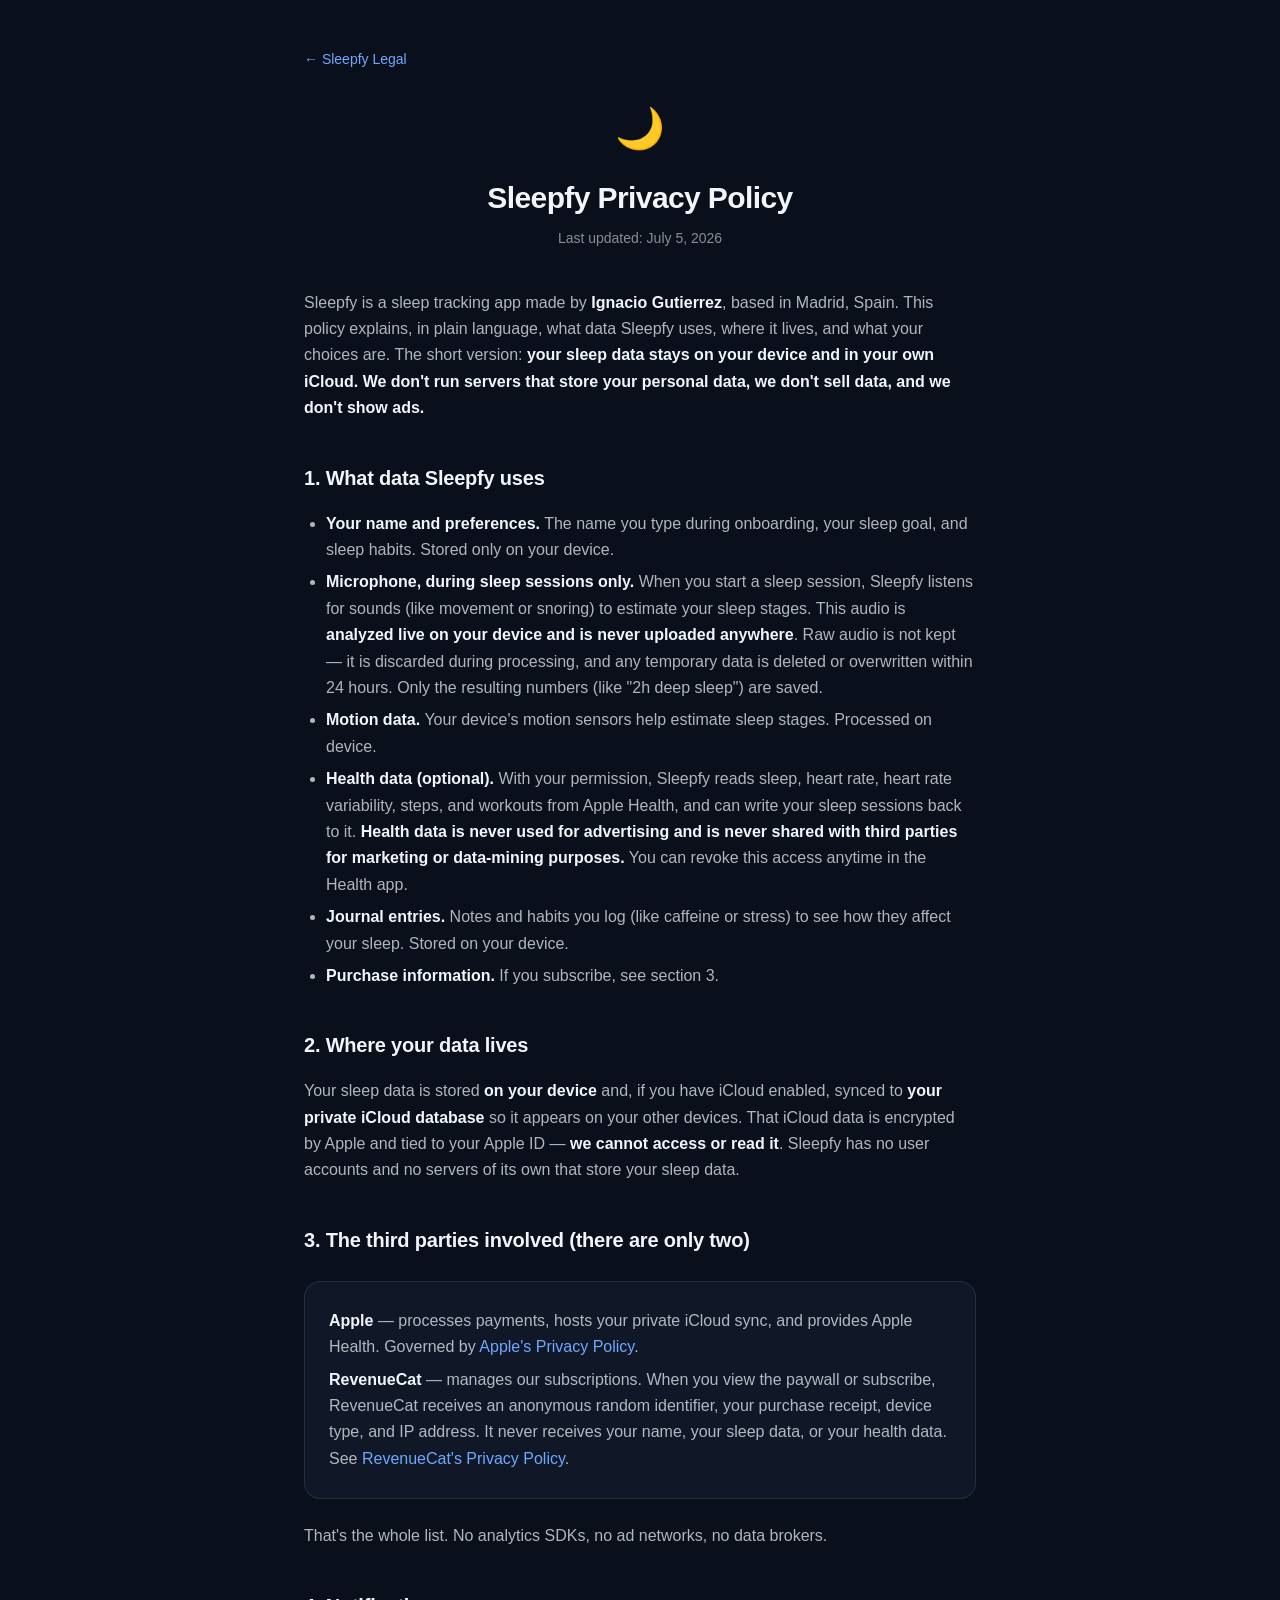
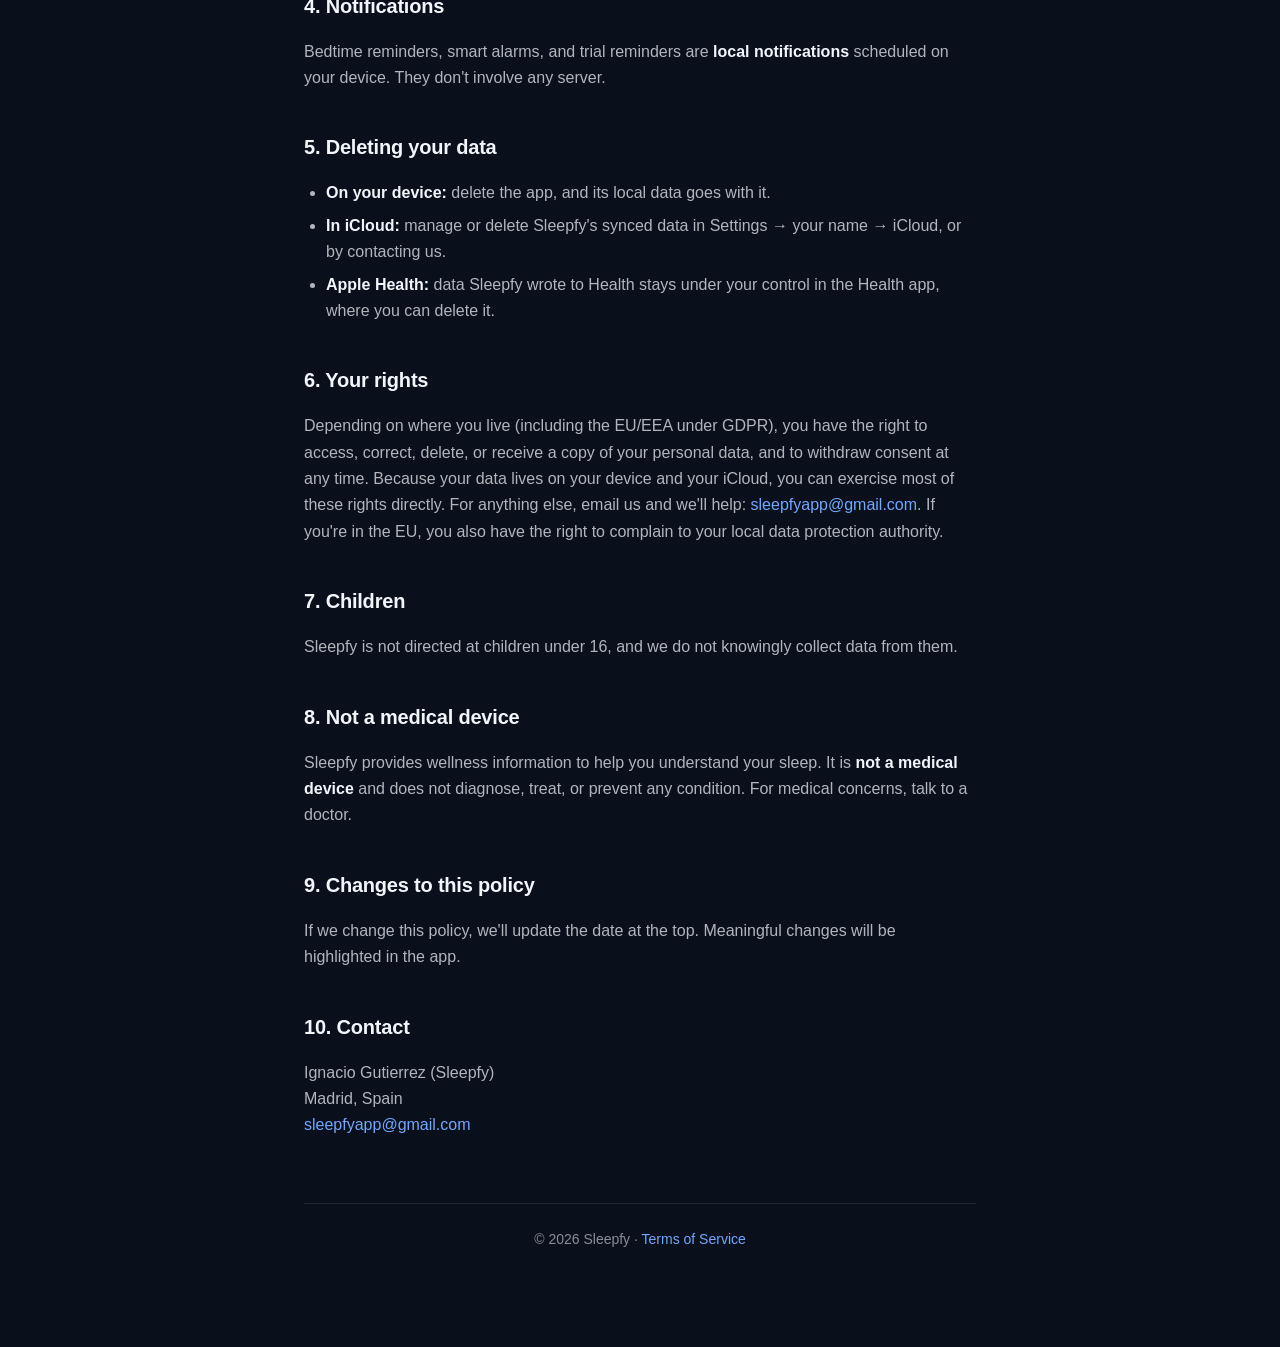
==== privacy.html @ c5b1f276 "Sleepfy legal pages: privacy policy and terms of service" ====
<!DOCTYPE html>
<html lang="en">
<head>
<meta charset="utf-8">
<meta name="viewport" content="width=device-width, initial-scale=1">
<title>Privacy Policy — Sleepfy</title>
<link rel="stylesheet" href="style.css">
</head>
<body>
<main>
<nav class="back"><a href="index.html">← Sleepfy Legal</a></nav>

<header class="site">
  <div class="moon">🌙</div>
  <h1>Sleepfy Privacy Policy</h1>
  <p class="updated">Last updated: July 5, 2026</p>
</header>

<p>Sleepfy is a sleep tracking app made by <strong>Ignacio Gutierrez</strong>, based in Madrid, Spain. This policy explains, in plain language, what data Sleepfy uses, where it lives, and what your choices are. The short version: <strong>your sleep data stays on your device and in your own iCloud. We don't run servers that store your personal data, we don't sell data, and we don't show ads.</strong></p>

<h2>1. What data Sleepfy uses</h2>
<ul>
  <li><strong>Your name and preferences.</strong> The name you type during onboarding, your sleep goal, and sleep habits. Stored only on your device.</li>
  <li><strong>Microphone, during sleep sessions only.</strong> When you start a sleep session, Sleepfy listens for sounds (like movement or snoring) to estimate your sleep stages. This audio is <strong>analyzed live on your device and is never uploaded anywhere</strong>. Raw audio is not kept — it is discarded during processing, and any temporary data is deleted or overwritten within 24 hours. Only the resulting numbers (like "2h deep sleep") are saved.</li>
  <li><strong>Motion data.</strong> Your device's motion sensors help estimate sleep stages. Processed on device.</li>
  <li><strong>Health data (optional).</strong> With your permission, Sleepfy reads sleep, heart rate, heart rate variability, steps, and workouts from Apple Health, and can write your sleep sessions back to it. <strong>Health data is never used for advertising and is never shared with third parties for marketing or data-mining purposes.</strong> You can revoke this access anytime in the Health app.</li>
  <li><strong>Journal entries.</strong> Notes and habits you log (like caffeine or stress) to see how they affect your sleep. Stored on your device.</li>
  <li><strong>Purchase information.</strong> If you subscribe, see section 3.</li>
</ul>

<h2>2. Where your data lives</h2>
<p>Your sleep data is stored <strong>on your device</strong> and, if you have iCloud enabled, synced to <strong>your private iCloud database</strong> so it appears on your other devices. That iCloud data is encrypted by Apple and tied to your Apple ID — <strong>we cannot access or read it</strong>. Sleepfy has no user accounts and no servers of its own that store your sleep data.</p>

<h2>3. The third parties involved (there are only two)</h2>
<div class="card">
  <p><strong>Apple</strong> — processes payments, hosts your private iCloud sync, and provides Apple Health. Governed by <a href="https://www.apple.com/legal/privacy/" target="_blank" rel="noopener">Apple's Privacy Policy</a>.</p>
  <p><strong>RevenueCat</strong> — manages our subscriptions. When you view the paywall or subscribe, RevenueCat receives an anonymous random identifier, your purchase receipt, device type, and IP address. It never receives your name, your sleep data, or your health data. See <a href="https://www.revenuecat.com/privacy/" target="_blank" rel="noopener">RevenueCat's Privacy Policy</a>.</p>
</div>
<p>That's the whole list. No analytics SDKs, no ad networks, no data brokers.</p>

<h2>4. Notifications</h2>
<p>Bedtime reminders, smart alarms, and trial reminders are <strong>local notifications</strong> scheduled on your device. They don't involve any server.</p>

<h2>5. Deleting your data</h2>
<ul>
  <li><strong>On your device:</strong> delete the app, and its local data goes with it.</li>
  <li><strong>In iCloud:</strong> manage or delete Sleepfy's synced data in Settings → your name → iCloud, or by contacting us.</li>
  <li><strong>Apple Health:</strong> data Sleepfy wrote to Health stays under your control in the Health app, where you can delete it.</li>
</ul>

<h2>6. Your rights</h2>
<p>Depending on where you live (including the EU/EEA under GDPR), you have the right to access, correct, delete, or receive a copy of your personal data, and to withdraw consent at any time. Because your data lives on your device and your iCloud, you can exercise most of these rights directly. For anything else, email us and we'll help: <a href="mailto:sleepfyapp@gmail.com">sleepfyapp@gmail.com</a>. If you're in the EU, you also have the right to complain to your local data protection authority.</p>

<h2>7. Children</h2>
<p>Sleepfy is not directed at children under 16, and we do not knowingly collect data from them.</p>

<h2>8. Not a medical device</h2>
<p>Sleepfy provides wellness information to help you understand your sleep. It is <strong>not a medical device</strong> and does not diagnose, treat, or prevent any condition. For medical concerns, talk to a doctor.</p>

<h2>9. Changes to this policy</h2>
<p>If we change this policy, we'll update the date at the top. Meaningful changes will be highlighted in the app.</p>

<h2>10. Contact</h2>
<p>Ignacio Gutierrez (Sleepfy)<br>
Madrid, Spain<br>
<a href="mailto:sleepfyapp@gmail.com">sleepfyapp@gmail.com</a></p>

<footer>© 2026 Sleepfy · <a href="terms.html">Terms of Service</a></footer>
</main>
</body>
</html>
---- style.css ----
:root {
  --bg: #0a0f1c;
  --card: #101828;
  --text: #f2f5fa;
  --text-soft: rgba(242, 245, 250, 0.72);
  --text-muted: rgba(242, 245, 250, 0.55);
  --accent: #6ea8ff;
  --border: rgba(255, 255, 255, 0.09);
}

* { box-sizing: border-box; }

body {
  margin: 0;
  background: var(--bg);
  color: var(--text);
  font-family: -apple-system, BlinkMacSystemFont, "SF Pro Text", "Segoe UI", Roboto, sans-serif;
  line-height: 1.65;
  -webkit-font-smoothing: antialiased;
}

main {
  max-width: 720px;
  margin: 0 auto;
  padding: 48px 24px 96px;
}

header.site {
  text-align: center;
  margin-bottom: 40px;
}

header.site .moon { font-size: 40px; }

header.site h1 {
  font-size: 30px;
  margin: 12px 0 4px;
  letter-spacing: -0.02em;
}

header.site p.updated {
  color: var(--text-muted);
  font-size: 14px;
  margin: 0;
}

h2 {
  font-size: 20px;
  margin: 40px 0 12px;
  letter-spacing: -0.01em;
}

p, li { color: var(--text-soft); font-size: 16px; }

strong { color: var(--text); }

a { color: var(--accent); text-decoration: none; }
a:hover { text-decoration: underline; }

.card {
  background: var(--card);
  border: 1px solid var(--border);
  border-radius: 16px;
  padding: 20px 24px;
  margin: 24px 0;
}

.card p { margin: 6px 0; }

footer {
  margin-top: 64px;
  padding-top: 24px;
  border-top: 1px solid var(--border);
  color: var(--text-muted);
  font-size: 14px;
  text-align: center;
}

nav.back { margin-bottom: 24px; font-size: 14px; }

ul { padding-left: 22px; }
li { margin: 6px 0; }

.index-links { display: flex; flex-direction: column; gap: 16px; margin-top: 32px; }

.index-links a {
  display: block;
  background: var(--card);
  border: 1px solid var(--border);
  border-radius: 16px;
  padding: 20px 24px;
  font-size: 18px;
  font-weight: 600;
  color: var(--text);
}

.index-links a span { display: block; font-size: 14px; font-weight: 400; color: var(--text-muted); margin-top: 4px; }

.index-links a:hover { border-color: var(--accent); text-decoration: none; }
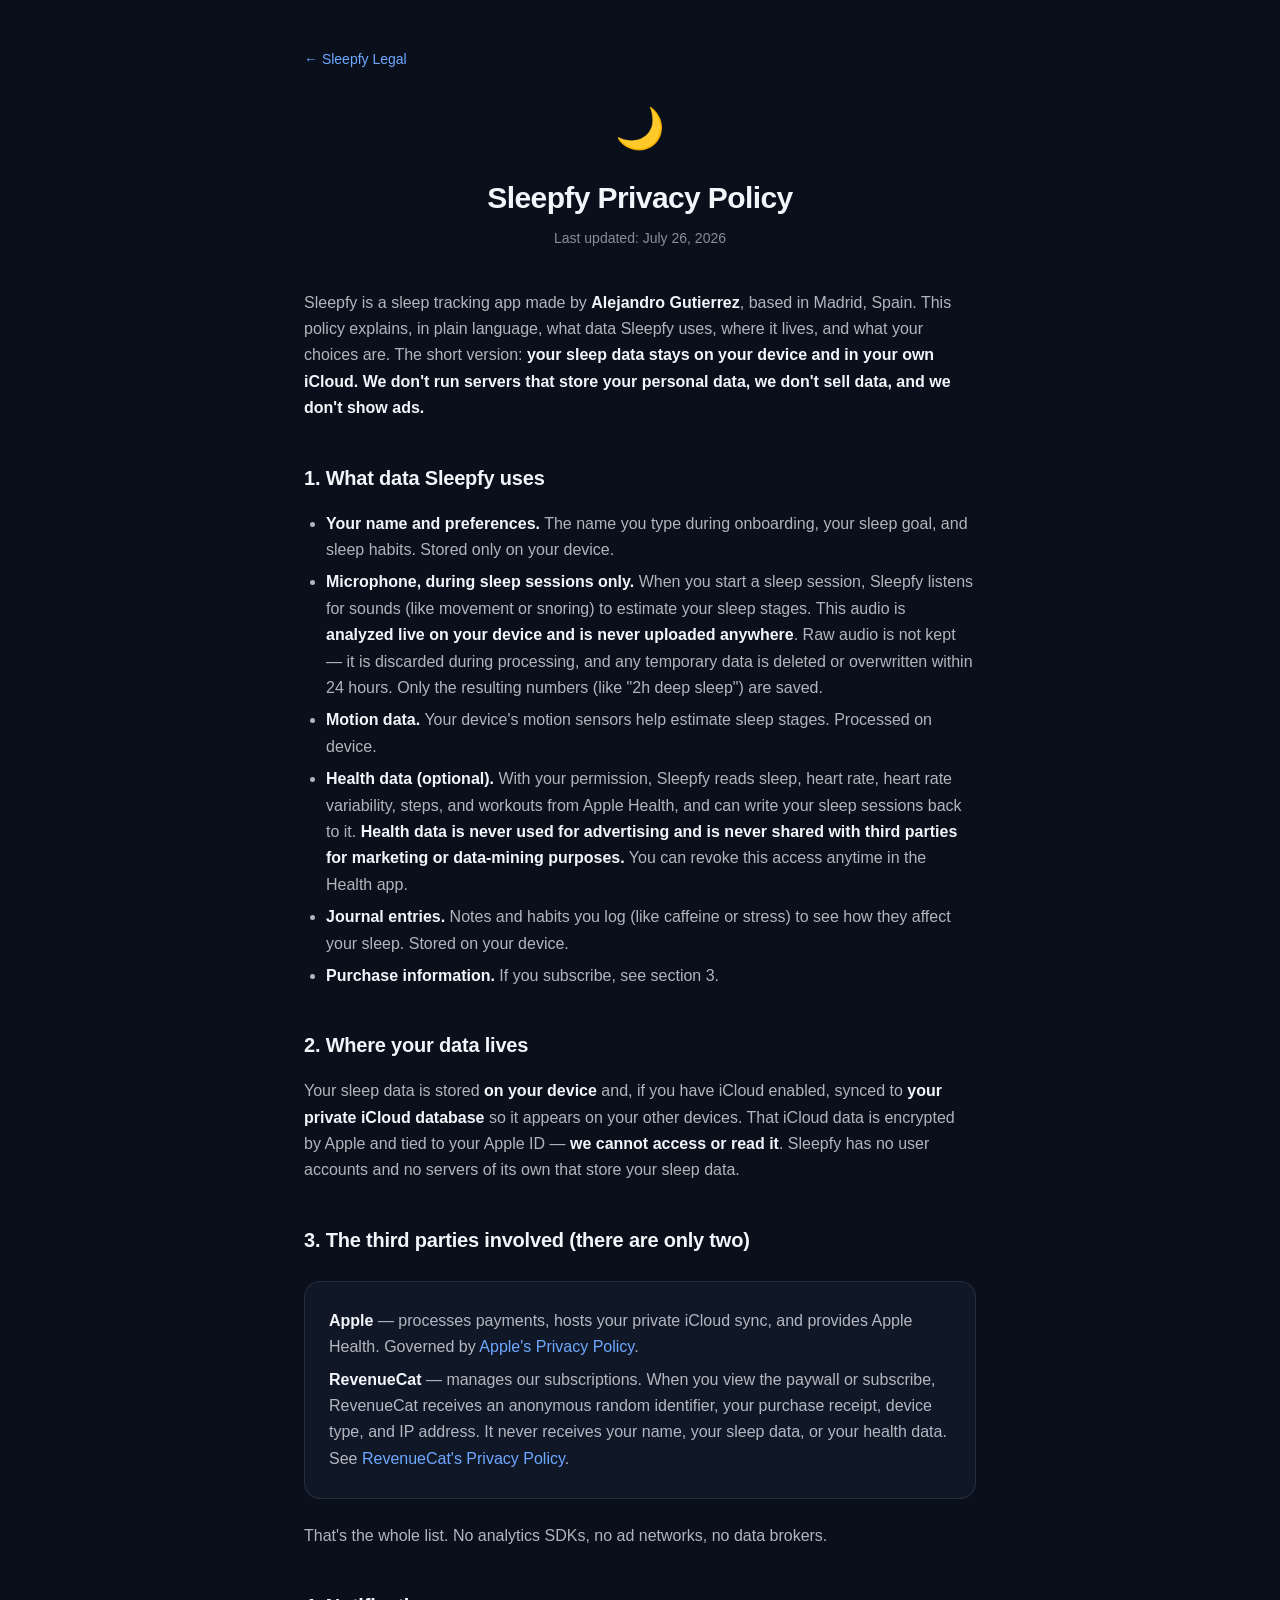
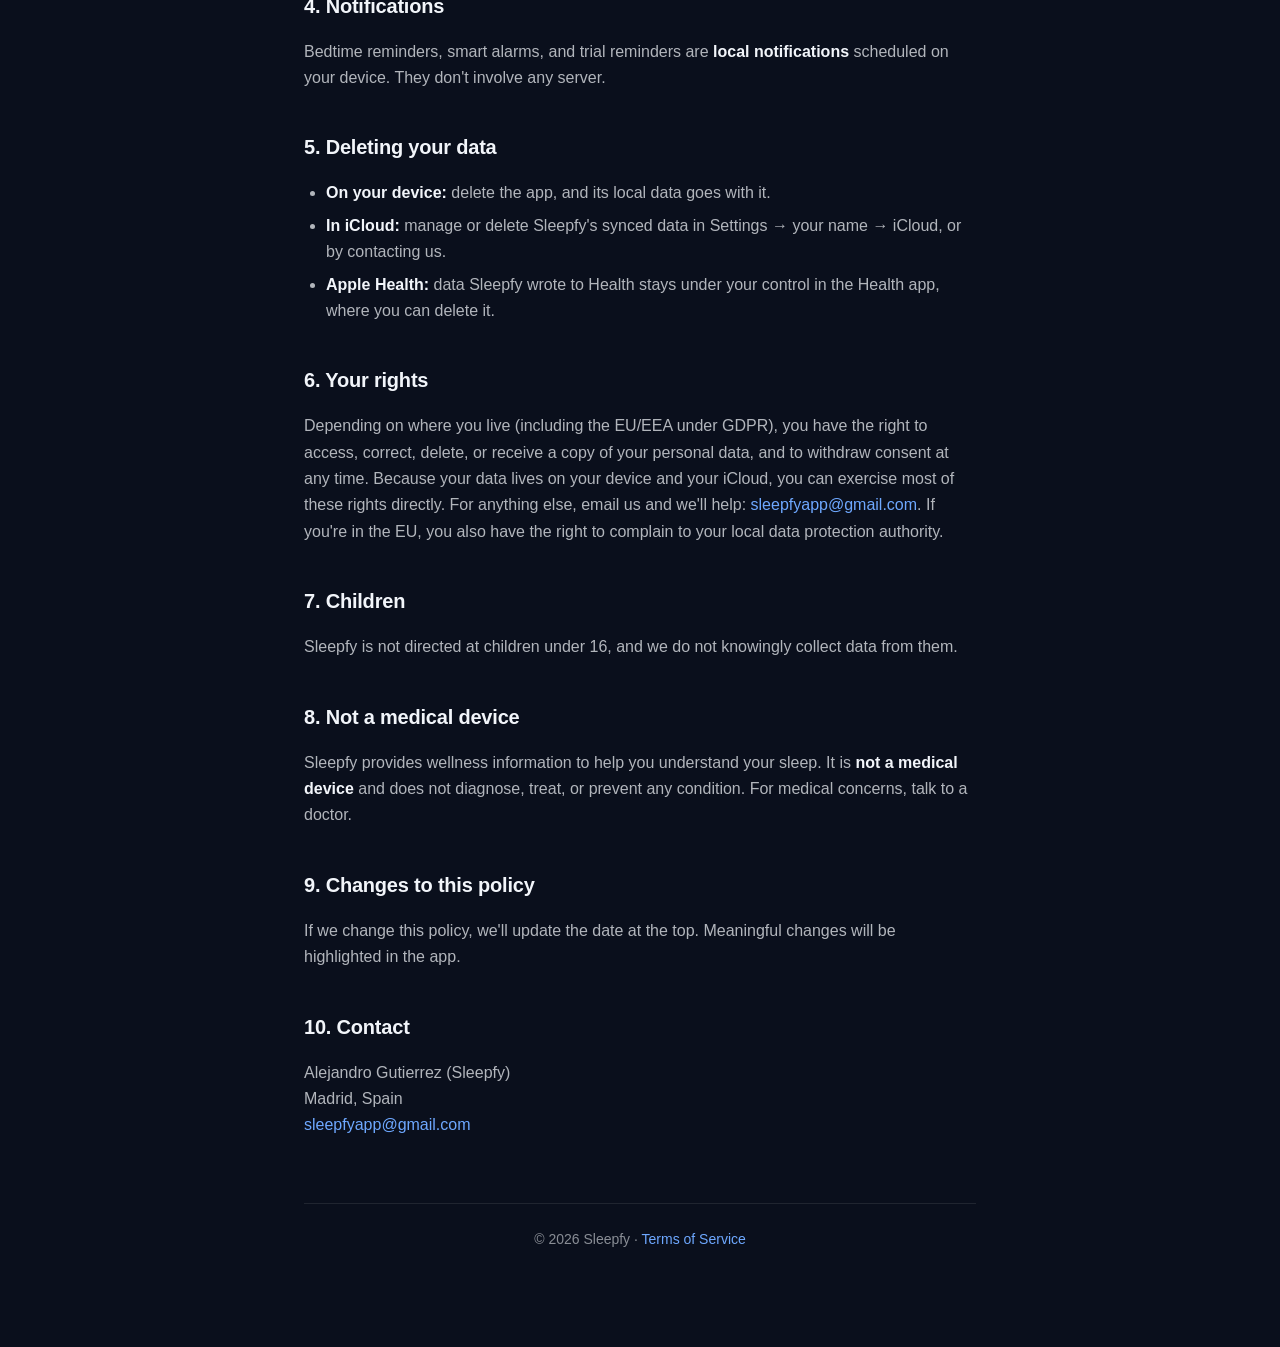
==== commit 6052d794: "Update maker name to Alejandro Gutierrez; bump last-updated date The App Store account holder and le" ====
--- a/privacy.html
+++ b/privacy.html
@@ -13,10 +13,10 @@
 <header class="site">
   <div class="moon">🌙</div>
   <h1>Sleepfy Privacy Policy</h1>
-  <p class="updated">Last updated: July 5, 2026</p>
+  <p class="updated">Last updated: July 26, 2026</p>
 </header>
 
-<p>Sleepfy is a sleep tracking app made by <strong>Ignacio Gutierrez</strong>, based in Madrid, Spain. This policy explains, in plain language, what data Sleepfy uses, where it lives, and what your choices are. The short version: <strong>your sleep data stays on your device and in your own iCloud. We don't run servers that store your personal data, we don't sell data, and we don't show ads.</strong></p>
+<p>Sleepfy is a sleep tracking app made by <strong>Alejandro Gutierrez</strong>, based in Madrid, Spain. This policy explains, in plain language, what data Sleepfy uses, where it lives, and what your choices are. The short version: <strong>your sleep data stays on your device and in your own iCloud. We don't run servers that store your personal data, we don't sell data, and we don't show ads.</strong></p>
 
 <h2>1. What data Sleepfy uses</h2>
 <ul>
@@ -61,7 +61,7 @@
 <p>If we change this policy, we'll update the date at the top. Meaningful changes will be highlighted in the app.</p>
 
 <h2>10. Contact</h2>
-<p>Ignacio Gutierrez (Sleepfy)<br>
+<p>Alejandro Gutierrez (Sleepfy)<br>
 Madrid, Spain<br>
 <a href="mailto:sleepfyapp@gmail.com">sleepfyapp@gmail.com</a></p>
 
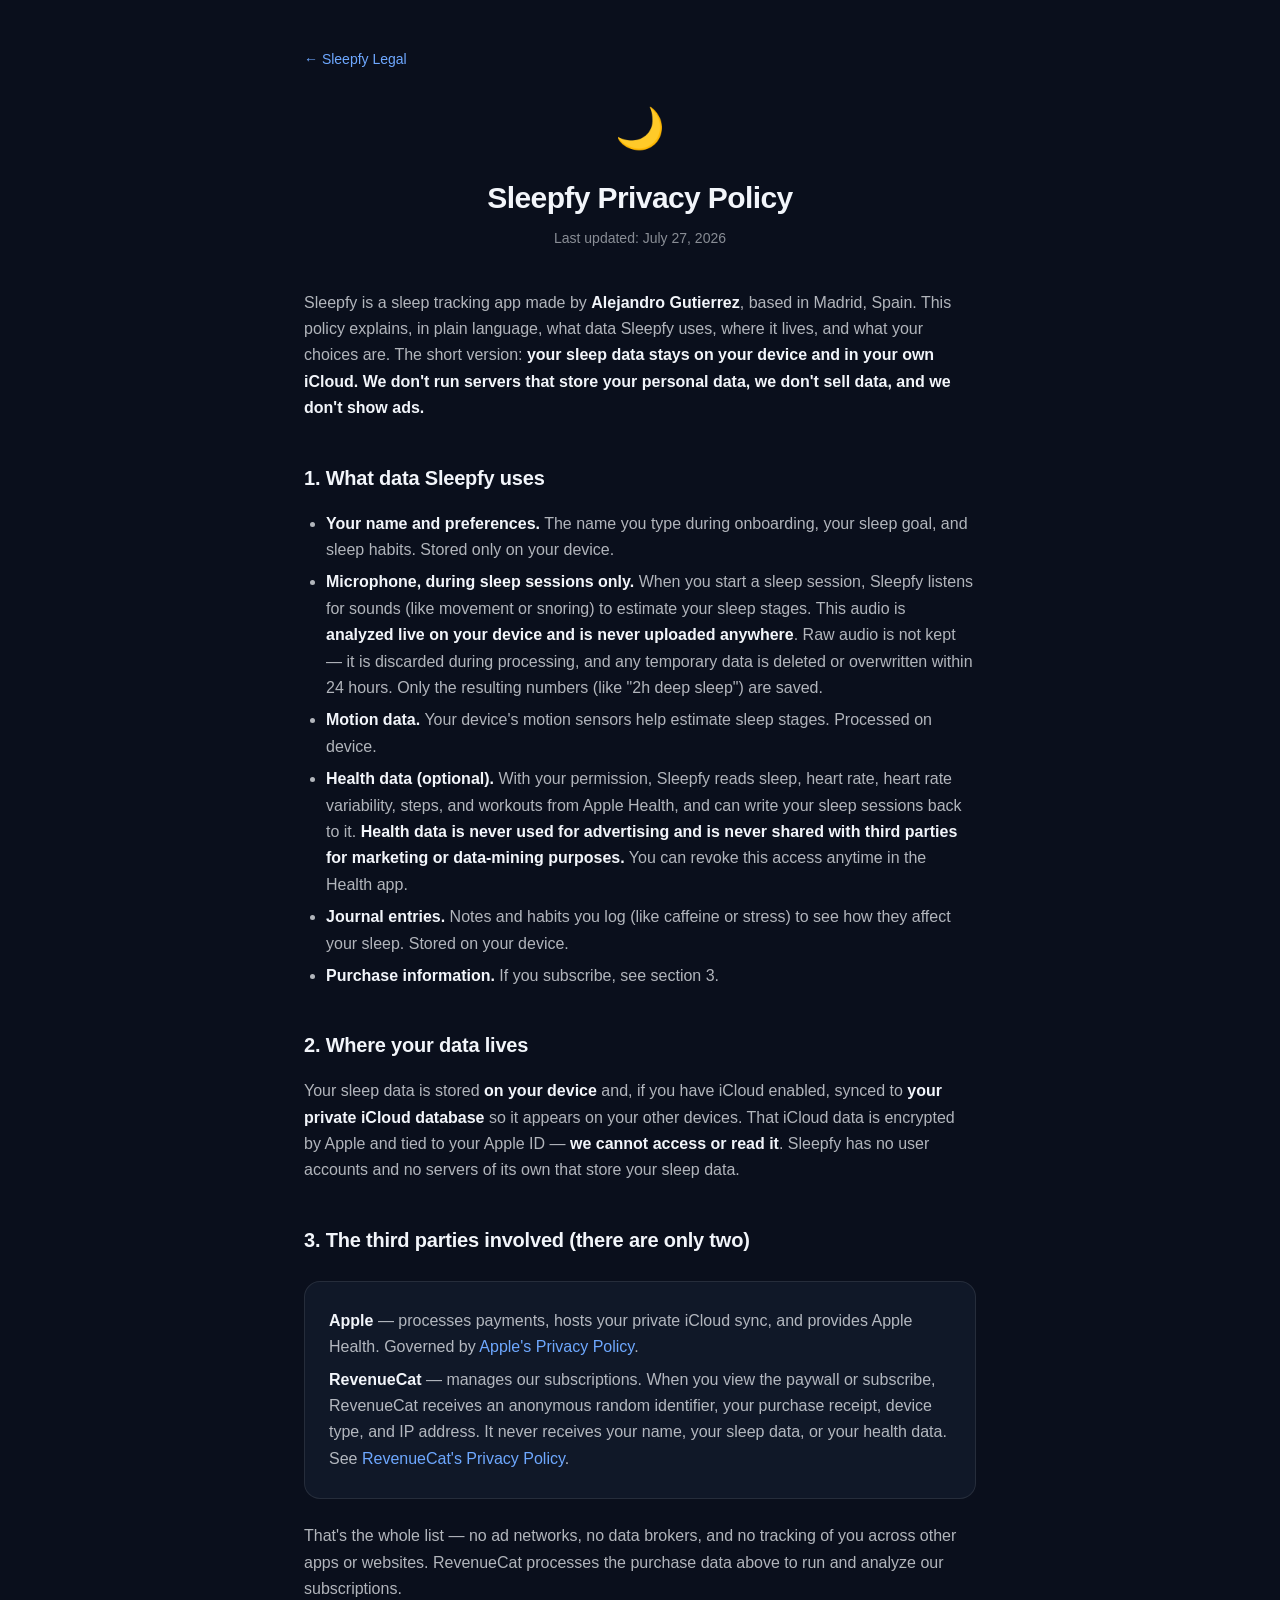
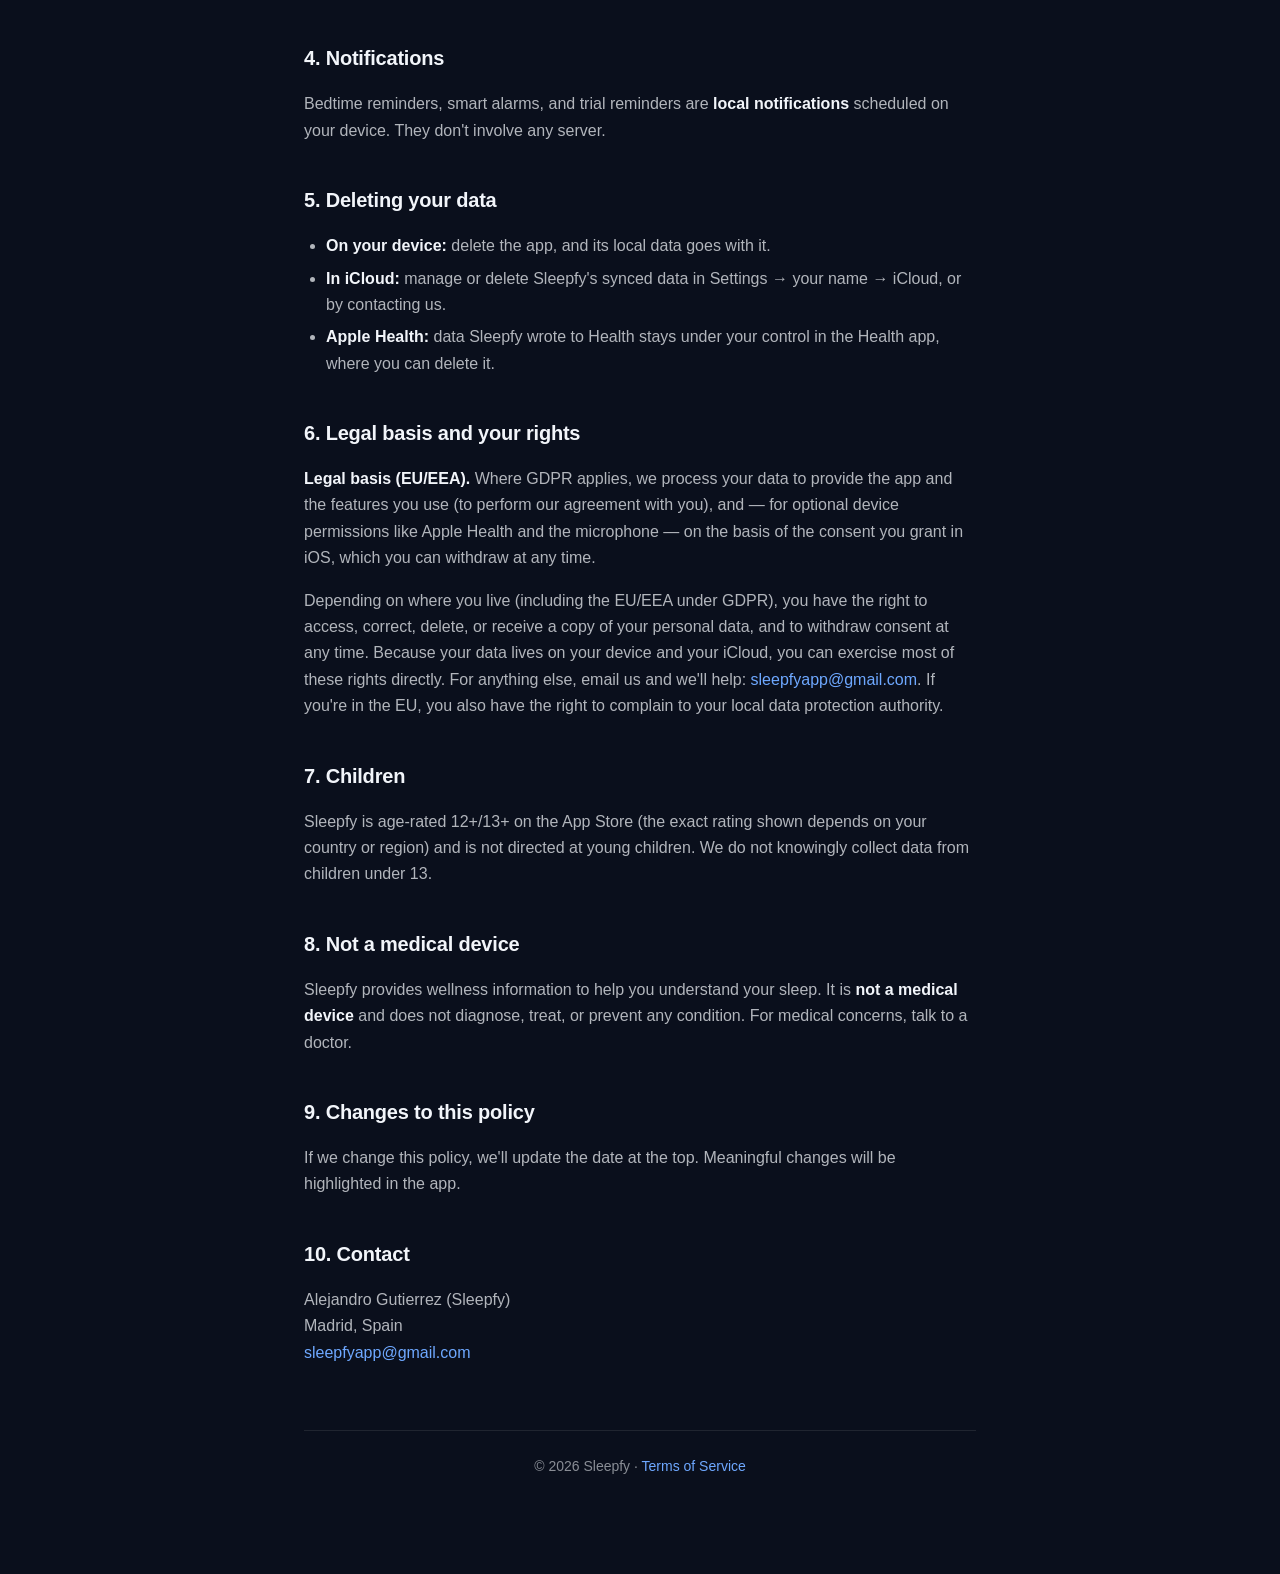
==== commit e647de4b: "Legal polish: align child-age with the 12+/13+ rating, reconcile analytics wording, drop hardcoded p" ====
--- a/privacy.html
+++ b/privacy.html
@@ -13,7 +13,7 @@
 <header class="site">
   <div class="moon">🌙</div>
   <h1>Sleepfy Privacy Policy</h1>
-  <p class="updated">Last updated: July 26, 2026</p>
+  <p class="updated">Last updated: July 27, 2026</p>
 </header>
 
 <p>Sleepfy is a sleep tracking app made by <strong>Alejandro Gutierrez</strong>, based in Madrid, Spain. This policy explains, in plain language, what data Sleepfy uses, where it lives, and what your choices are. The short version: <strong>your sleep data stays on your device and in your own iCloud. We don't run servers that store your personal data, we don't sell data, and we don't show ads.</strong></p>
@@ -36,7 +36,7 @@
   <p><strong>Apple</strong> — processes payments, hosts your private iCloud sync, and provides Apple Health. Governed by <a href="https://www.apple.com/legal/privacy/" target="_blank" rel="noopener">Apple's Privacy Policy</a>.</p>
   <p><strong>RevenueCat</strong> — manages our subscriptions. When you view the paywall or subscribe, RevenueCat receives an anonymous random identifier, your purchase receipt, device type, and IP address. It never receives your name, your sleep data, or your health data. See <a href="https://www.revenuecat.com/privacy/" target="_blank" rel="noopener">RevenueCat's Privacy Policy</a>.</p>
 </div>
-<p>That's the whole list. No analytics SDKs, no ad networks, no data brokers.</p>
+<p>That's the whole list — no ad networks, no data brokers, and no tracking of you across other apps or websites. RevenueCat processes the purchase data above to run and analyze our subscriptions.</p>
 
 <h2>4. Notifications</h2>
 <p>Bedtime reminders, smart alarms, and trial reminders are <strong>local notifications</strong> scheduled on your device. They don't involve any server.</p>
@@ -48,11 +48,12 @@
   <li><strong>Apple Health:</strong> data Sleepfy wrote to Health stays under your control in the Health app, where you can delete it.</li>
 </ul>
 
-<h2>6. Your rights</h2>
+<h2>6. Legal basis and your rights</h2>
+<p><strong>Legal basis (EU/EEA).</strong> Where GDPR applies, we process your data to provide the app and the features you use (to perform our agreement with you), and — for optional device permissions like Apple Health and the microphone — on the basis of the consent you grant in iOS, which you can withdraw at any time.</p>
 <p>Depending on where you live (including the EU/EEA under GDPR), you have the right to access, correct, delete, or receive a copy of your personal data, and to withdraw consent at any time. Because your data lives on your device and your iCloud, you can exercise most of these rights directly. For anything else, email us and we'll help: <a href="mailto:sleepfyapp@gmail.com">sleepfyapp@gmail.com</a>. If you're in the EU, you also have the right to complain to your local data protection authority.</p>
 
 <h2>7. Children</h2>
-<p>Sleepfy is not directed at children under 16, and we do not knowingly collect data from them.</p>
+<p>Sleepfy is age-rated 12+/13+ on the App Store (the exact rating shown depends on your country or region) and is not directed at young children. We do not knowingly collect data from children under 13.</p>
 
 <h2>8. Not a medical device</h2>
 <p>Sleepfy provides wellness information to help you understand your sleep. It is <strong>not a medical device</strong> and does not diagnose, treat, or prevent any condition. For medical concerns, talk to a doctor.</p>
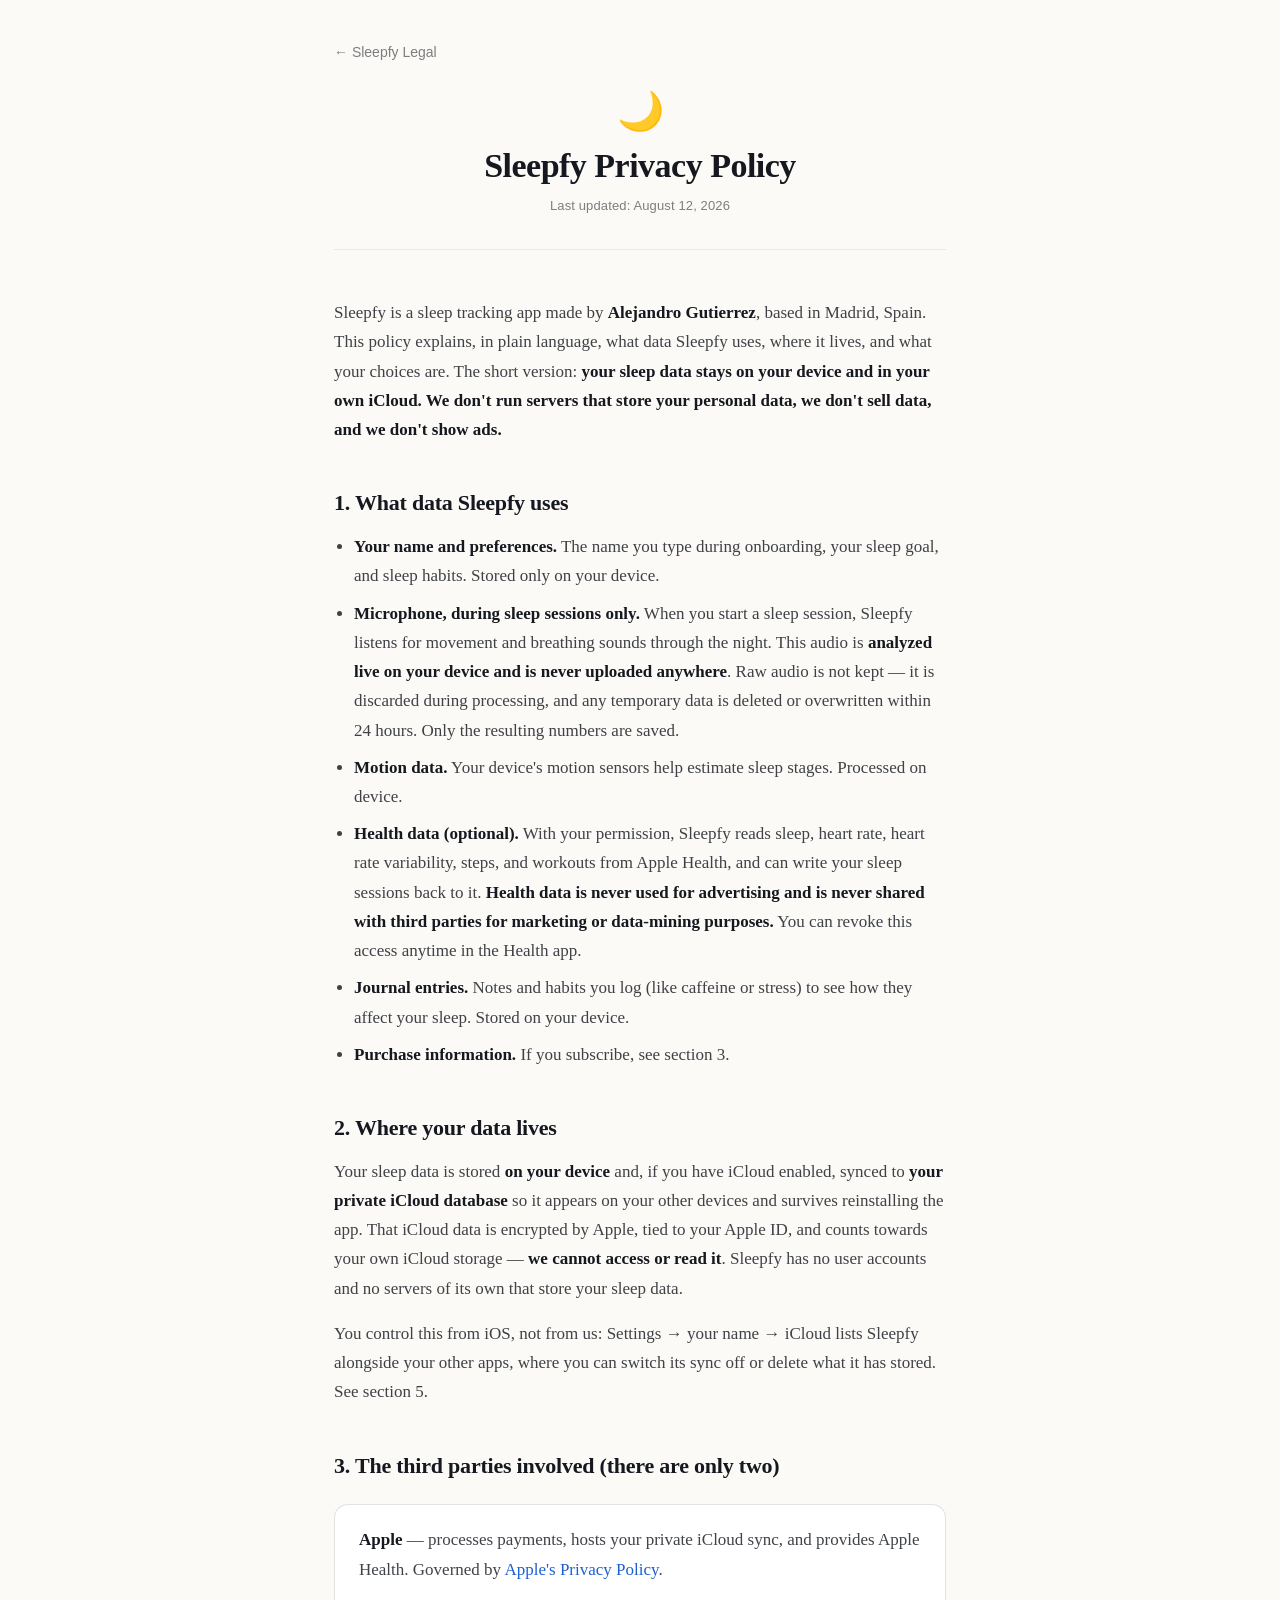
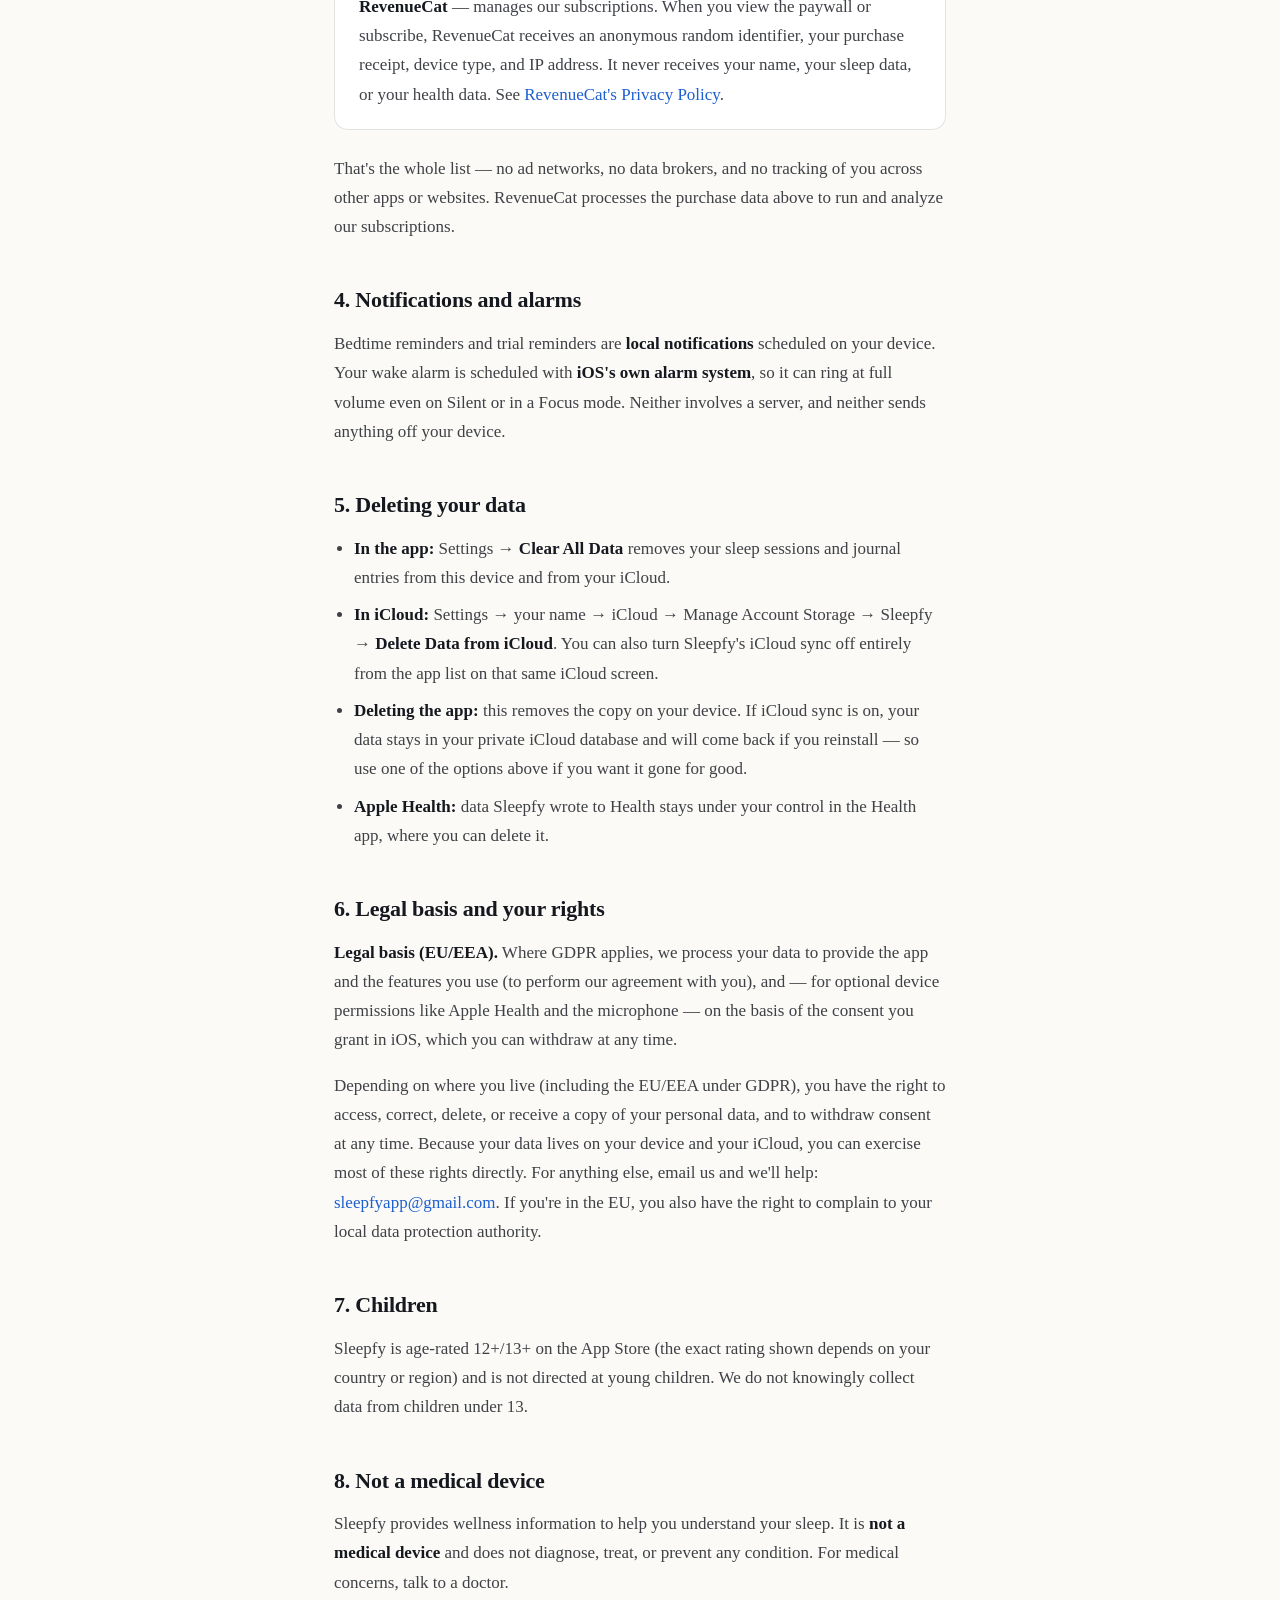
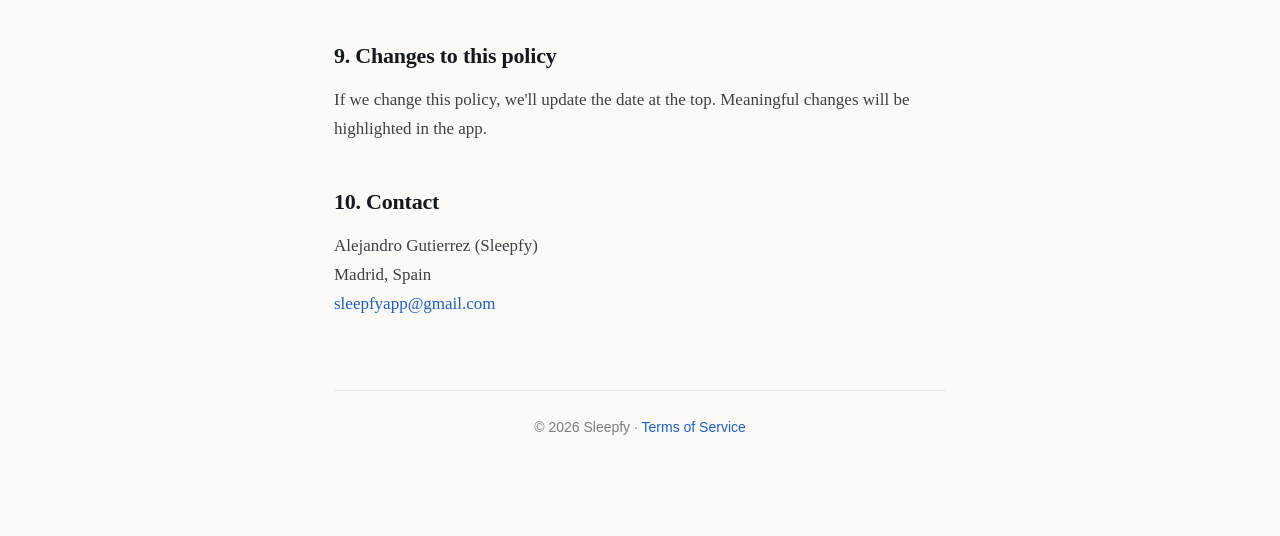
==== commit f533882f: "Correct the deletion and alarm sections, refresh the design Three things in the privacy policy had s" ====
--- a/privacy.html
+++ b/privacy.html
@@ -13,7 +13,7 @@
 <header class="site">
   <div class="moon">🌙</div>
   <h1>Sleepfy Privacy Policy</h1>
-  <p class="updated">Last updated: July 27, 2026</p>
+  <p class="updated">Last updated: August 12, 2026</p>
 </header>
 
 <p>Sleepfy is a sleep tracking app made by <strong>Alejandro Gutierrez</strong>, based in Madrid, Spain. This policy explains, in plain language, what data Sleepfy uses, where it lives, and what your choices are. The short version: <strong>your sleep data stays on your device and in your own iCloud. We don't run servers that store your personal data, we don't sell data, and we don't show ads.</strong></p>
@@ -21,7 +21,7 @@
 <h2>1. What data Sleepfy uses</h2>
 <ul>
   <li><strong>Your name and preferences.</strong> The name you type during onboarding, your sleep goal, and sleep habits. Stored only on your device.</li>
-  <li><strong>Microphone, during sleep sessions only.</strong> When you start a sleep session, Sleepfy listens for sounds (like movement or snoring) to estimate your sleep stages. This audio is <strong>analyzed live on your device and is never uploaded anywhere</strong>. Raw audio is not kept — it is discarded during processing, and any temporary data is deleted or overwritten within 24 hours. Only the resulting numbers (like "2h deep sleep") are saved.</li>
+  <li><strong>Microphone, during sleep sessions only.</strong> When you start a sleep session, Sleepfy listens for movement and breathing sounds through the night. This audio is <strong>analyzed live on your device and is never uploaded anywhere</strong>. Raw audio is not kept — it is discarded during processing, and any temporary data is deleted or overwritten within 24 hours. Only the resulting numbers are saved.</li>
   <li><strong>Motion data.</strong> Your device's motion sensors help estimate sleep stages. Processed on device.</li>
   <li><strong>Health data (optional).</strong> With your permission, Sleepfy reads sleep, heart rate, heart rate variability, steps, and workouts from Apple Health, and can write your sleep sessions back to it. <strong>Health data is never used for advertising and is never shared with third parties for marketing or data-mining purposes.</strong> You can revoke this access anytime in the Health app.</li>
   <li><strong>Journal entries.</strong> Notes and habits you log (like caffeine or stress) to see how they affect your sleep. Stored on your device.</li>
@@ -29,7 +29,8 @@
 </ul>
 
 <h2>2. Where your data lives</h2>
-<p>Your sleep data is stored <strong>on your device</strong> and, if you have iCloud enabled, synced to <strong>your private iCloud database</strong> so it appears on your other devices. That iCloud data is encrypted by Apple and tied to your Apple ID — <strong>we cannot access or read it</strong>. Sleepfy has no user accounts and no servers of its own that store your sleep data.</p>
+<p>Your sleep data is stored <strong>on your device</strong> and, if you have iCloud enabled, synced to <strong>your private iCloud database</strong> so it appears on your other devices and survives reinstalling the app. That iCloud data is encrypted by Apple, tied to your Apple ID, and counts towards your own iCloud storage — <strong>we cannot access or read it</strong>. Sleepfy has no user accounts and no servers of its own that store your sleep data.</p>
+<p>You control this from iOS, not from us: Settings → your name → iCloud lists Sleepfy alongside your other apps, where you can switch its sync off or delete what it has stored. See section 5.</p>
 
 <h2>3. The third parties involved (there are only two)</h2>
 <div class="card">
@@ -38,13 +39,14 @@
 </div>
 <p>That's the whole list — no ad networks, no data brokers, and no tracking of you across other apps or websites. RevenueCat processes the purchase data above to run and analyze our subscriptions.</p>
 
-<h2>4. Notifications</h2>
-<p>Bedtime reminders, smart alarms, and trial reminders are <strong>local notifications</strong> scheduled on your device. They don't involve any server.</p>
+<h2>4. Notifications and alarms</h2>
+<p>Bedtime reminders and trial reminders are <strong>local notifications</strong> scheduled on your device. Your wake alarm is scheduled with <strong>iOS's own alarm system</strong>, so it can ring at full volume even on Silent or in a Focus mode. Neither involves a server, and neither sends anything off your device.</p>
 
 <h2>5. Deleting your data</h2>
 <ul>
-  <li><strong>On your device:</strong> delete the app, and its local data goes with it.</li>
-  <li><strong>In iCloud:</strong> manage or delete Sleepfy's synced data in Settings → your name → iCloud, or by contacting us.</li>
+  <li><strong>In the app:</strong> Settings → <strong>Clear All Data</strong> removes your sleep sessions and journal entries from this device and from your iCloud.</li>
+  <li><strong>In iCloud:</strong> Settings → your name → iCloud → Manage Account Storage → Sleepfy → <strong>Delete Data from iCloud</strong>. You can also turn Sleepfy's iCloud sync off entirely from the app list on that same iCloud screen.</li>
+  <li><strong>Deleting the app:</strong> this removes the copy on your device. If iCloud sync is on, your data stays in your private iCloud database and will come back if you reinstall — so use one of the options above if you want it gone for good.</li>
   <li><strong>Apple Health:</strong> data Sleepfy wrote to Health stays under your control in the Health app, where you can delete it.</li>
 </ul>
 
--- a/style.css
+++ b/style.css
@@ -1,11 +1,37 @@
+/* Sleepfy legal pages.
+   Georgia for reading, system sans for furniture (nav, meta, footer).
+   Theme-aware: the app is dark-only, but these pages get opened in daylight
+   from an App Store listing, so they follow the reader's system setting. */
+
 :root {
+  color-scheme: light dark;
+
   --bg: #0a0f1c;
+  --bg-soft: #0d1424;
   --card: #101828;
   --text: #f2f5fa;
-  --text-soft: rgba(242, 245, 250, 0.72);
-  --text-muted: rgba(242, 245, 250, 0.55);
+  --text-soft: rgba(242, 245, 250, 0.76);
+  --text-muted: rgba(242, 245, 250, 0.5);
   --accent: #6ea8ff;
   --border: rgba(255, 255, 255, 0.09);
+  --rule: rgba(255, 255, 255, 0.06);
+
+  --serif: Georgia, "Iowan Old Style", "Times New Roman", serif;
+  --sans: -apple-system, BlinkMacSystemFont, "SF Pro Text", "Segoe UI", Roboto, sans-serif;
+}
+
+@media (prefers-color-scheme: light) {
+  :root {
+    --bg: #fbfaf7;          /* warm off-white — stark #fff is harsh for long reading */
+    --bg-soft: #f4f2ed;
+    --card: #ffffff;
+    --text: #15181f;
+    --text-soft: rgba(21, 24, 31, 0.82);
+    --text-muted: rgba(21, 24, 31, 0.55);
+    --accent: #1d5fd0;
+    --border: rgba(21, 24, 31, 0.12);
+    --rule: rgba(21, 24, 31, 0.08);
+  }
 }
 
 * { box-sizing: border-box; }
@@ -14,86 +40,173 @@
   margin: 0;
   background: var(--bg);
   color: var(--text);
-  font-family: -apple-system, BlinkMacSystemFont, "SF Pro Text", "Segoe UI", Roboto, sans-serif;
-  line-height: 1.65;
+  font-family: var(--serif);
+  line-height: 1.72;
   -webkit-font-smoothing: antialiased;
+  text-rendering: optimizeLegibility;
 }
 
 main {
-  max-width: 720px;
+  max-width: 660px;          /* ~70 characters at this size — the readable measure */
   margin: 0 auto;
-  padding: 48px 24px 96px;
-}
+  padding: 40px 24px 96px;
+}
+
+/* ---- Header ---- */
 
 header.site {
   text-align: center;
-  margin-bottom: 40px;
-}
-
-header.site .moon { font-size: 40px; }
+  margin-bottom: 48px;
+  padding-bottom: 32px;
+  border-bottom: 1px solid var(--rule);
+}
+
+header.site .moon {
+  font-size: 38px;
+  line-height: 1;
+}
 
 header.site h1 {
-  font-size: 30px;
-  margin: 12px 0 4px;
-  letter-spacing: -0.02em;
+  font-size: 34px;
+  line-height: 1.2;
+  margin: 16px 0 8px;
+  letter-spacing: -0.015em;
+  font-weight: 700;
 }
 
 header.site p.updated {
+  font-family: var(--sans);
   color: var(--text-muted);
-  font-size: 14px;
+  font-size: 13px;
+  letter-spacing: 0.01em;
   margin: 0;
 }
 
+/* ---- Type ---- */
+
 h2 {
-  font-size: 20px;
-  margin: 40px 0 12px;
+  font-size: 22px;
+  line-height: 1.35;
+  margin: 44px 0 14px;
   letter-spacing: -0.01em;
-}
-
-p, li { color: var(--text-soft); font-size: 16px; }
-
-strong { color: var(--text); }
-
-a { color: var(--accent); text-decoration: none; }
-a:hover { text-decoration: underline; }
+  font-weight: 700;
+}
+
+/* Support page uses h2.faq for questions — same size as body, distinguished by
+   weight and colour so the page doesn't read as a wall of headings. */
+h2.faq {
+  font-size: 18px;
+  margin: 36px 0 10px;
+  color: var(--text);
+}
+
+p, li {
+  color: var(--text-soft);
+  font-size: 17px;
+}
+
+p { margin: 0 0 16px; }
+
+strong { color: var(--text); font-weight: 700; }
+
+a {
+  color: var(--accent);
+  text-decoration: none;
+  border-bottom: 1px solid transparent;
+}
+
+a:hover {
+  border-bottom-color: currentColor;
+}
+
+ul {
+  padding-left: 20px;
+  margin: 0 0 16px;
+}
+
+li { margin: 8px 0; }
+
+/* ---- Cards ---- */
 
 .card {
   background: var(--card);
   border: 1px solid var(--border);
-  border-radius: 16px;
+  border-radius: 14px;
   padding: 20px 24px;
   margin: 24px 0;
 }
 
-.card p { margin: 6px 0; }
+.card p { margin: 8px 0; }
+.card p:first-child { margin-top: 0; }
+.card p:last-child { margin-bottom: 0; }
+
+/* ---- Furniture ---- */
+
+nav.back {
+  font-family: var(--sans);
+  font-size: 14px;
+  margin-bottom: 28px;
+}
+
+nav.back a { color: var(--text-muted); }
+nav.back a:hover { color: var(--accent); }
 
 footer {
-  margin-top: 64px;
+  font-family: var(--sans);
+  margin-top: 72px;
   padding-top: 24px;
-  border-top: 1px solid var(--border);
+  border-top: 1px solid var(--rule);
   color: var(--text-muted);
   font-size: 14px;
   text-align: center;
 }
 
-nav.back { margin-bottom: 24px; font-size: 14px; }
-
-ul { padding-left: 22px; }
-li { margin: 6px 0; }
-
-.index-links { display: flex; flex-direction: column; gap: 16px; margin-top: 32px; }
+/* ---- Index page ---- */
+
+.index-links {
+  display: flex;
+  flex-direction: column;
+  gap: 14px;
+  margin-top: 32px;
+}
 
 .index-links a {
   display: block;
   background: var(--card);
   border: 1px solid var(--border);
-  border-radius: 16px;
-  padding: 20px 24px;
-  font-size: 18px;
-  font-weight: 600;
+  border-radius: 14px;
+  padding: 22px 24px;
+  font-size: 19px;
+  font-weight: 700;
   color: var(--text);
-}
-
-.index-links a span { display: block; font-size: 14px; font-weight: 400; color: var(--text-muted); margin-top: 4px; }
-
-.index-links a:hover { border-color: var(--accent); text-decoration: none; }
+  transition: border-color 0.15s ease, transform 0.15s ease;
+}
+
+.index-links a span {
+  display: block;
+  font-family: var(--sans);
+  font-size: 14px;
+  font-weight: 400;
+  color: var(--text-muted);
+  margin-top: 6px;
+  line-height: 1.5;
+}
+
+.index-links a:hover {
+  border-color: var(--accent);
+  transform: translateY(-1px);
+}
+
+@media (prefers-reduced-motion: reduce) {
+  .index-links a { transition: none; }
+  .index-links a:hover { transform: none; }
+}
+
+/* ---- Small screens ---- */
+
+@media (max-width: 480px) {
+  main { padding: 32px 20px 72px; }
+  header.site h1 { font-size: 28px; }
+  h2 { font-size: 20px; margin-top: 36px; }
+  p, li { font-size: 16px; }
+}
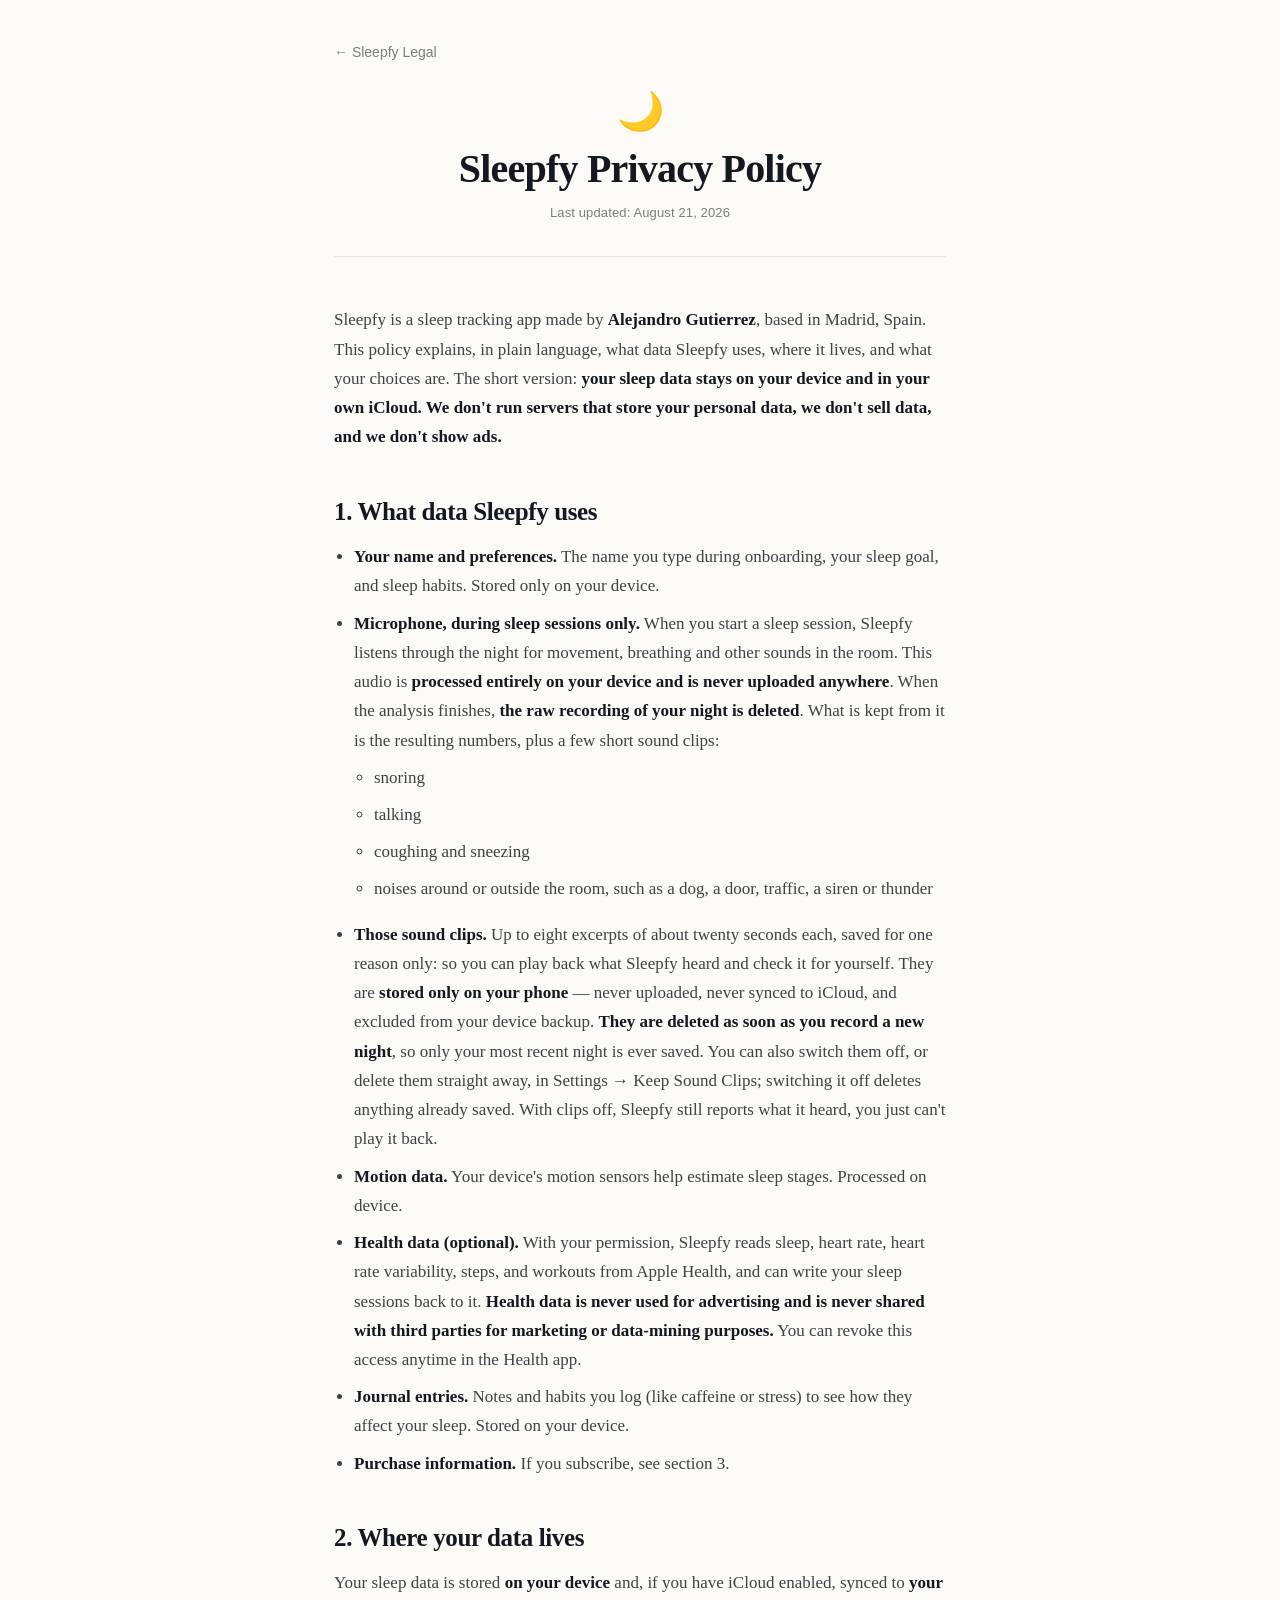
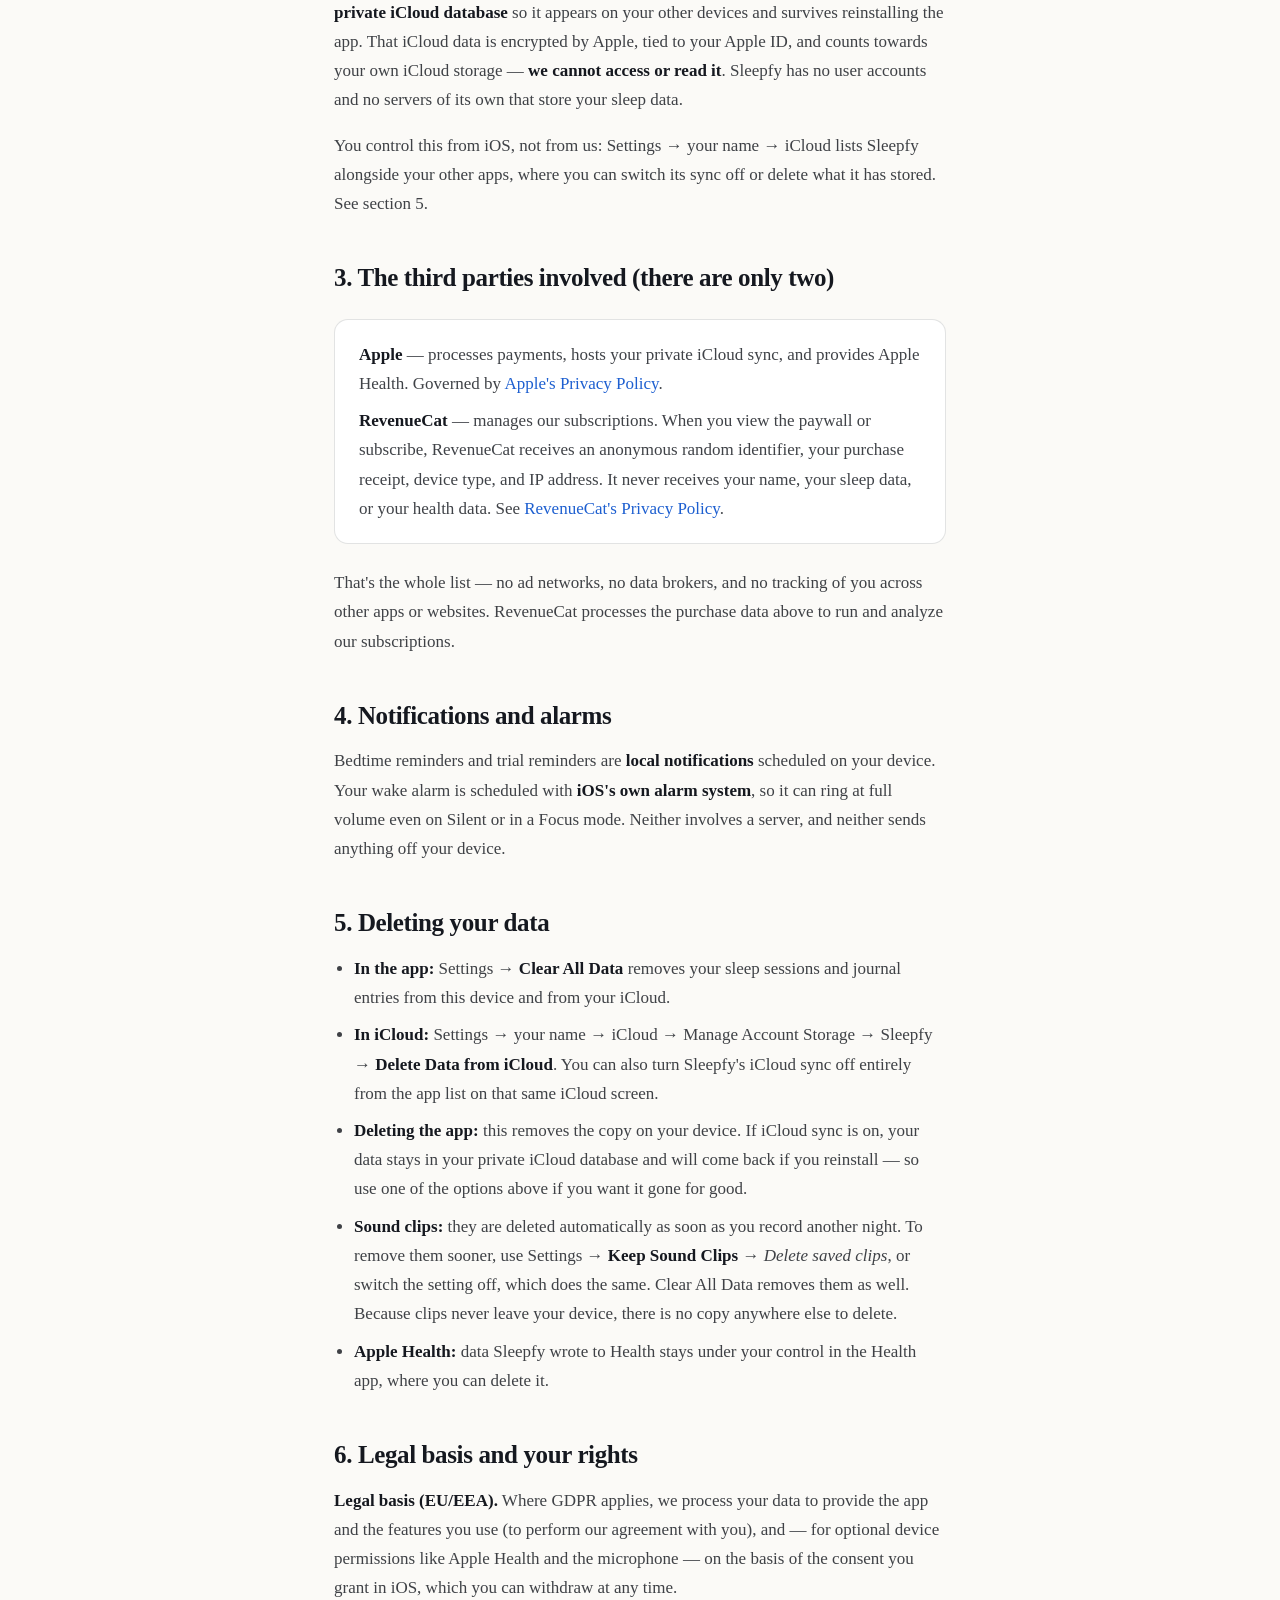
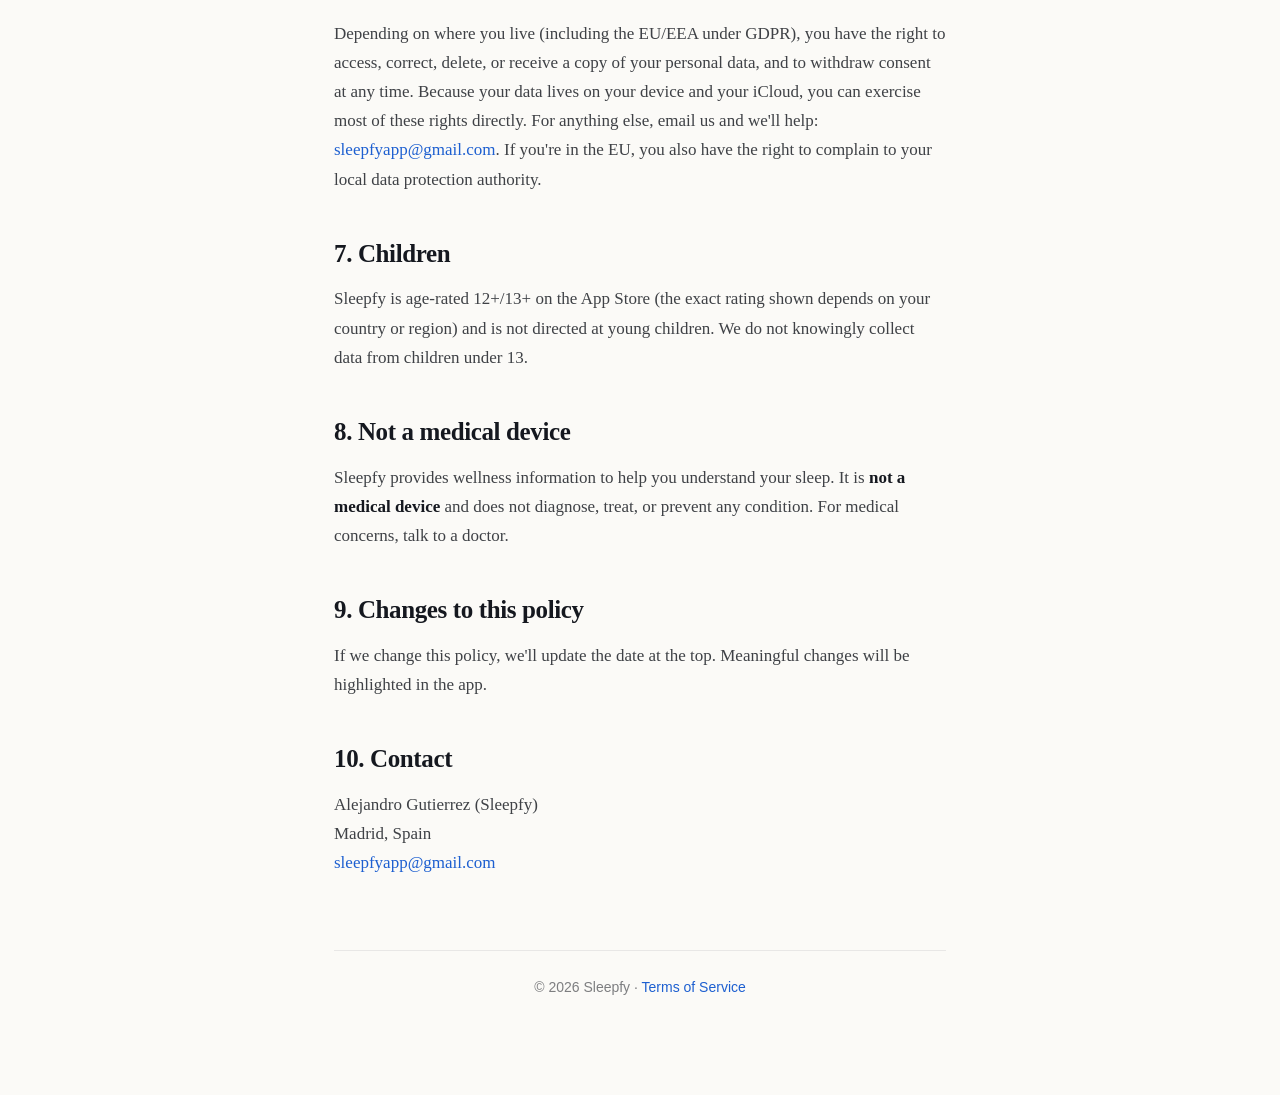
==== commit 8ccb7f1f: "Say that short sound clips are kept, because they now are The policy stated "Raw audio is not kept —" ====
--- a/privacy.html
+++ b/privacy.html
@@ -13,7 +13,7 @@
 <header class="site">
   <div class="moon">🌙</div>
   <h1>Sleepfy Privacy Policy</h1>
-  <p class="updated">Last updated: August 12, 2026</p>
+  <p class="updated">Last updated: August 21, 2026</p>
 </header>
 
 <p>Sleepfy is a sleep tracking app made by <strong>Alejandro Gutierrez</strong>, based in Madrid, Spain. This policy explains, in plain language, what data Sleepfy uses, where it lives, and what your choices are. The short version: <strong>your sleep data stays on your device and in your own iCloud. We don't run servers that store your personal data, we don't sell data, and we don't show ads.</strong></p>
@@ -21,7 +21,15 @@
 <h2>1. What data Sleepfy uses</h2>
 <ul>
   <li><strong>Your name and preferences.</strong> The name you type during onboarding, your sleep goal, and sleep habits. Stored only on your device.</li>
-  <li><strong>Microphone, during sleep sessions only.</strong> When you start a sleep session, Sleepfy listens for movement and breathing sounds through the night. This audio is <strong>analyzed live on your device and is never uploaded anywhere</strong>. Raw audio is not kept — it is discarded during processing, and any temporary data is deleted or overwritten within 24 hours. Only the resulting numbers are saved.</li>
+  <li><strong>Microphone, during sleep sessions only.</strong> When you start a sleep session, Sleepfy listens through the night for movement, breathing and other sounds in the room. This audio is <strong>processed entirely on your device and is never uploaded anywhere</strong>. When the analysis finishes, <strong>the raw recording of your night is deleted</strong>. What is kept from it is the resulting numbers, plus a few short sound clips:
+    <ul>
+      <li>snoring</li>
+      <li>talking</li>
+      <li>coughing and sneezing</li>
+      <li>noises around or outside the room, such as a dog, a door, traffic, a siren or thunder</li>
+    </ul>
+  </li>
+  <li><strong>Those sound clips.</strong> Up to eight excerpts of about twenty seconds each, saved for one reason only: so you can play back what Sleepfy heard and check it for yourself. They are <strong>stored only on your phone</strong> &mdash; never uploaded, never synced to iCloud, and excluded from your device backup. <strong>They are deleted as soon as you record a new night</strong>, so only your most recent night is ever saved. You can also switch them off, or delete them straight away, in Settings &rarr; Keep Sound Clips; switching it off deletes anything already saved. With clips off, Sleepfy still reports what it heard, you just can't play it back.</li>
   <li><strong>Motion data.</strong> Your device's motion sensors help estimate sleep stages. Processed on device.</li>
   <li><strong>Health data (optional).</strong> With your permission, Sleepfy reads sleep, heart rate, heart rate variability, steps, and workouts from Apple Health, and can write your sleep sessions back to it. <strong>Health data is never used for advertising and is never shared with third parties for marketing or data-mining purposes.</strong> You can revoke this access anytime in the Health app.</li>
   <li><strong>Journal entries.</strong> Notes and habits you log (like caffeine or stress) to see how they affect your sleep. Stored on your device.</li>
@@ -47,6 +55,7 @@
   <li><strong>In the app:</strong> Settings → <strong>Clear All Data</strong> removes your sleep sessions and journal entries from this device and from your iCloud.</li>
   <li><strong>In iCloud:</strong> Settings → your name → iCloud → Manage Account Storage → Sleepfy → <strong>Delete Data from iCloud</strong>. You can also turn Sleepfy's iCloud sync off entirely from the app list on that same iCloud screen.</li>
   <li><strong>Deleting the app:</strong> this removes the copy on your device. If iCloud sync is on, your data stays in your private iCloud database and will come back if you reinstall — so use one of the options above if you want it gone for good.</li>
+  <li><strong>Sound clips:</strong> they are deleted automatically as soon as you record another night. To remove them sooner, use Settings &rarr; <strong>Keep Sound Clips</strong> &rarr; <em>Delete saved clips</em>, or switch the setting off, which does the same. Clear All Data removes them as well. Because clips never leave your device, there is no copy anywhere else to delete.</li>
   <li><strong>Apple Health:</strong> data Sleepfy wrote to Health stays under your control in the Health app, where you can delete it.</li>
 </ul>
 
--- a/style.css
+++ b/style.css
@@ -16,7 +16,12 @@
   --border: rgba(255, 255, 255, 0.09);
   --rule: rgba(255, 255, 255, 0.06);
 
-  --serif: Georgia, "Iowan Old Style", "Times New Roman", serif;
+  /* Times New Roman for titles, Georgia for reading. Times has a small x-height
+     and fine strokes, so it needs bold weight, tight tracking and real size to
+     work at display scale — set that way it reads classic rather than default.
+     Georgia carries the body: drawn for screens, and sturdier at 17px. */
+  --display: "Times New Roman", Times, serif;
+  --serif: Georgia, "Iowan Old Style", serif;
   --sans: -apple-system, BlinkMacSystemFont, "SF Pro Text", "Segoe UI", Roboto, sans-serif;
 }
 
@@ -67,10 +72,11 @@
 }
 
 header.site h1 {
-  font-size: 34px;
-  line-height: 1.2;
-  margin: 16px 0 8px;
-  letter-spacing: -0.015em;
+  font-family: var(--display);
+  font-size: 40px;          /* larger than the Georgia equivalent — Times runs small */
+  line-height: 1.15;
+  margin: 16px 0 10px;
+  letter-spacing: -0.02em;
   font-weight: 700;
 }
 
@@ -85,17 +91,18 @@
 /* ---- Type ---- */
 
 h2 {
-  font-size: 22px;
-  line-height: 1.35;
+  font-family: var(--display);
+  font-size: 25px;
+  line-height: 1.3;
   margin: 44px 0 14px;
-  letter-spacing: -0.01em;
+  letter-spacing: -0.015em;
   font-weight: 700;
 }
 
-/* Support page uses h2.faq for questions — same size as body, distinguished by
-   weight and colour so the page doesn't read as a wall of headings. */
+/* Support page uses h2.faq for questions. Kept close to body size so the page
+   doesn't read as a wall of headings — the font change carries the hierarchy. */
 h2.faq {
-  font-size: 18px;
+  font-size: 21px;
   margin: 36px 0 10px;
   color: var(--text);
 }
@@ -176,8 +183,10 @@
   border: 1px solid var(--border);
   border-radius: 14px;
   padding: 22px 24px;
-  font-size: 19px;
+  font-family: var(--display);
+  font-size: 22px;
   font-weight: 700;
+  letter-spacing: -0.015em;
   color: var(--text);
   transition: border-color 0.15s ease, transform 0.15s ease;
 }
@@ -206,7 +215,9 @@
 
 @media (max-width: 480px) {
   main { padding: 32px 20px 72px; }
-  header.site h1 { font-size: 28px; }
-  h2 { font-size: 20px; margin-top: 36px; }
+  header.site h1 { font-size: 32px; }
+  h2 { font-size: 22px; margin-top: 36px; }
+  h2.faq { font-size: 19px; }
+  .index-links a { font-size: 20px; }
   p, li { font-size: 16px; }
 }
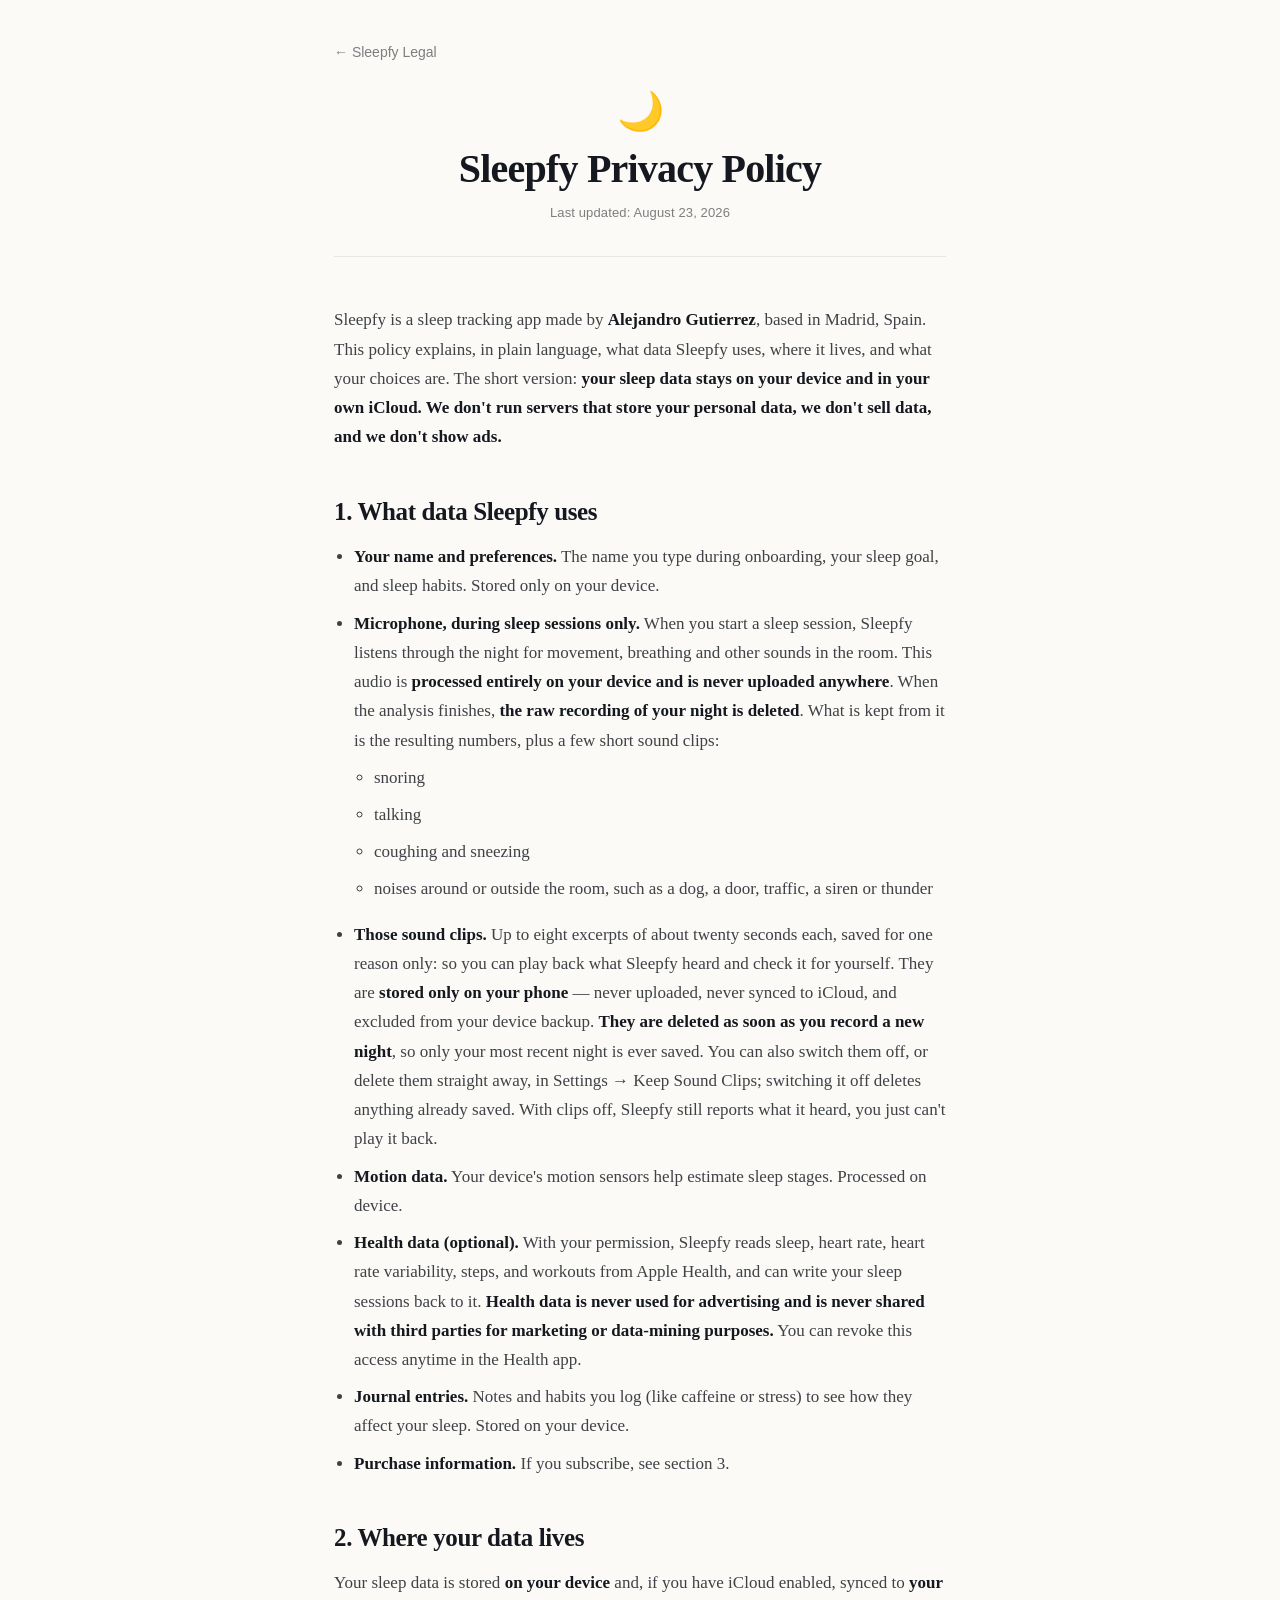
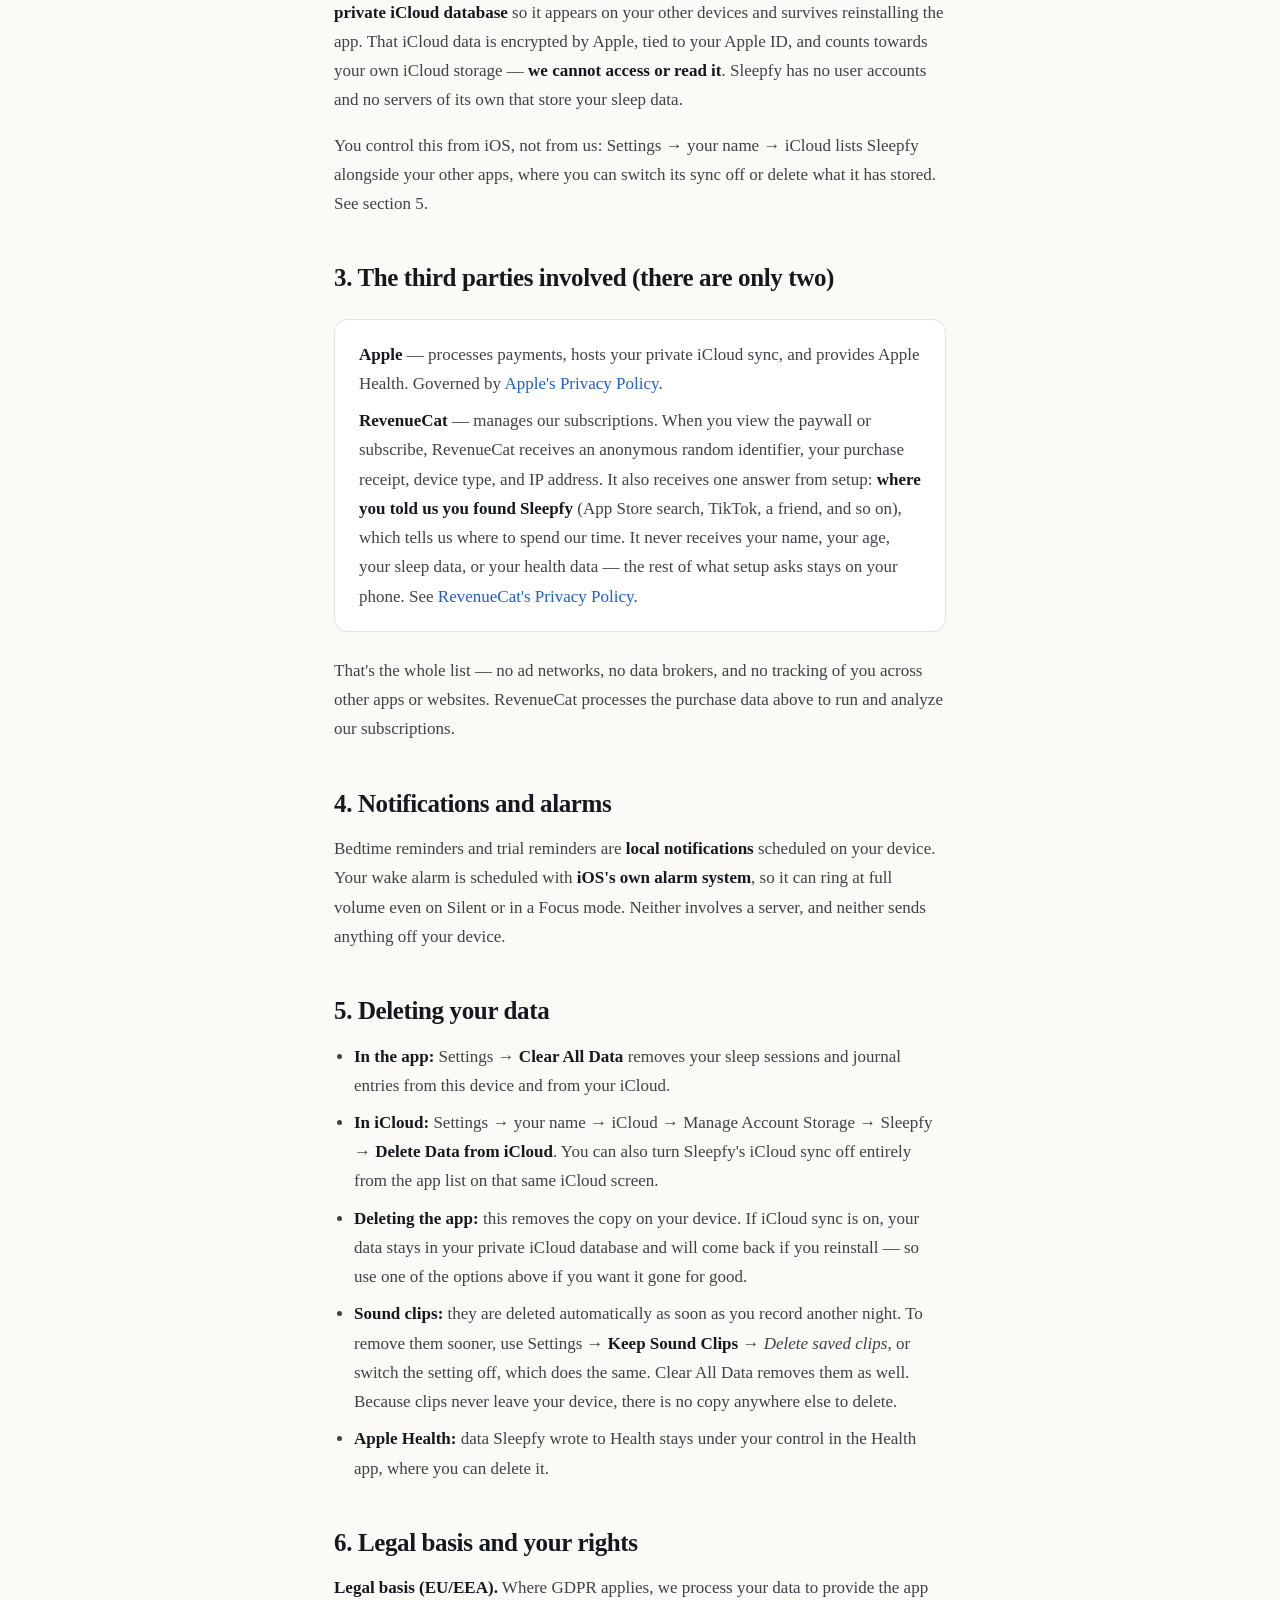
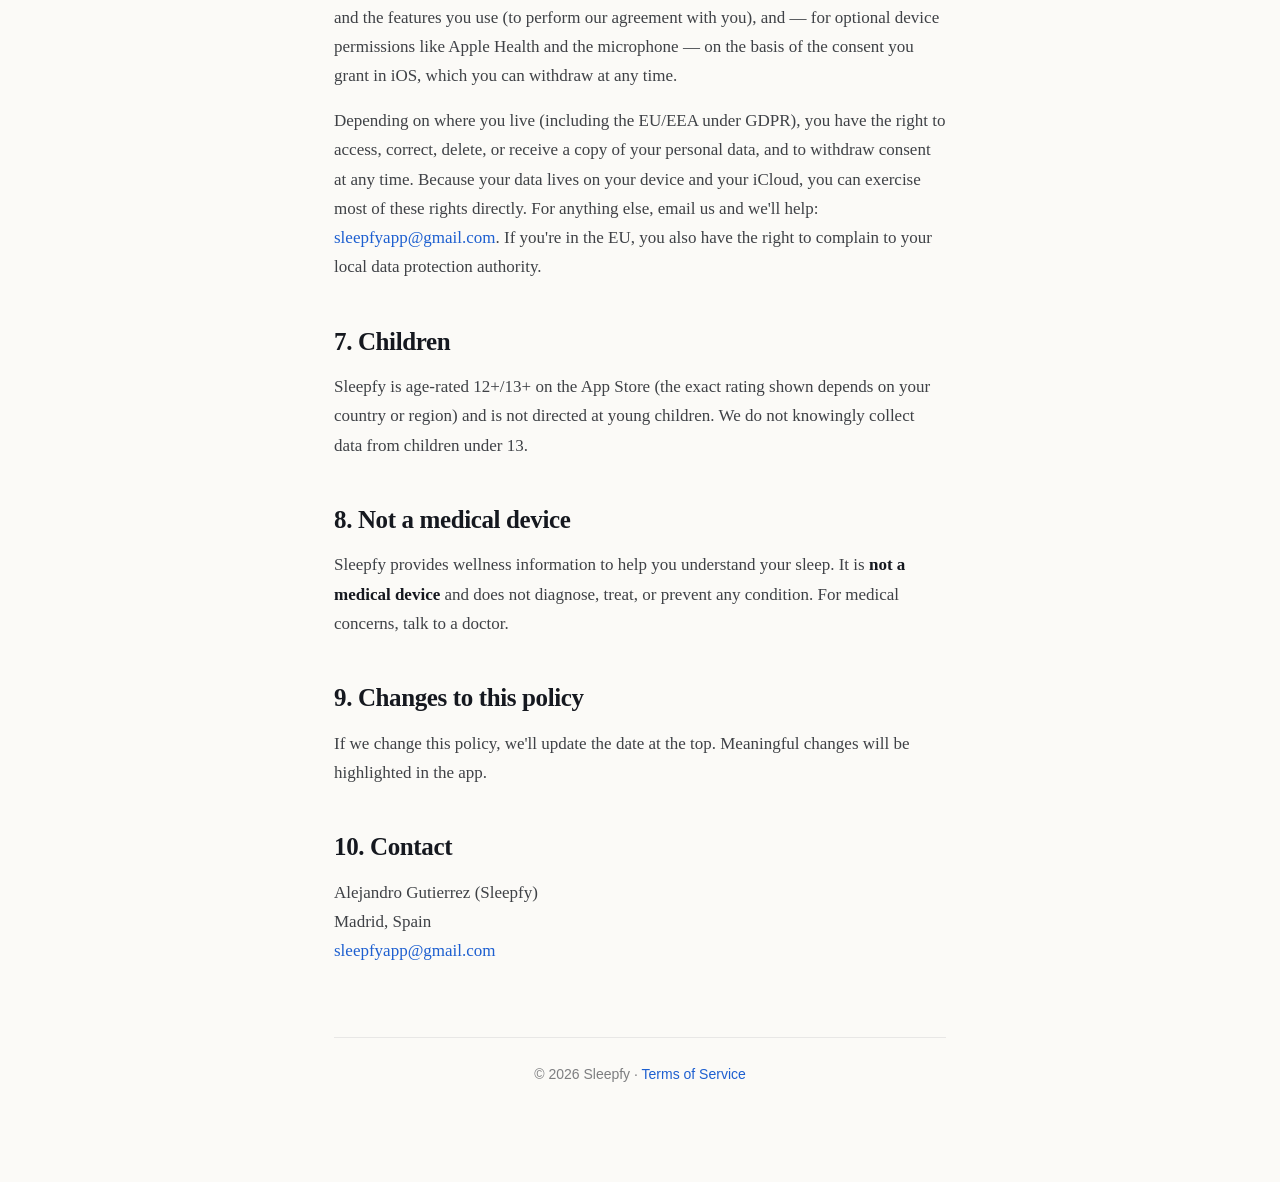
==== commit c3e42cfb: "docs: name the one setup answer RevenueCat receives Onboarding asks where someone found Sleepfy, and" ====
--- a/privacy.html
+++ b/privacy.html
@@ -13,7 +13,7 @@
 <header class="site">
   <div class="moon">🌙</div>
   <h1>Sleepfy Privacy Policy</h1>
-  <p class="updated">Last updated: August 21, 2026</p>
+  <p class="updated">Last updated: August 23, 2026</p>
 </header>
 
 <p>Sleepfy is a sleep tracking app made by <strong>Alejandro Gutierrez</strong>, based in Madrid, Spain. This policy explains, in plain language, what data Sleepfy uses, where it lives, and what your choices are. The short version: <strong>your sleep data stays on your device and in your own iCloud. We don't run servers that store your personal data, we don't sell data, and we don't show ads.</strong></p>
@@ -43,7 +43,7 @@
 <h2>3. The third parties involved (there are only two)</h2>
 <div class="card">
   <p><strong>Apple</strong> — processes payments, hosts your private iCloud sync, and provides Apple Health. Governed by <a href="https://www.apple.com/legal/privacy/" target="_blank" rel="noopener">Apple's Privacy Policy</a>.</p>
-  <p><strong>RevenueCat</strong> — manages our subscriptions. When you view the paywall or subscribe, RevenueCat receives an anonymous random identifier, your purchase receipt, device type, and IP address. It never receives your name, your sleep data, or your health data. See <a href="https://www.revenuecat.com/privacy/" target="_blank" rel="noopener">RevenueCat's Privacy Policy</a>.</p>
+  <p><strong>RevenueCat</strong> — manages our subscriptions. When you view the paywall or subscribe, RevenueCat receives an anonymous random identifier, your purchase receipt, device type, and IP address. It also receives one answer from setup: <strong>where you told us you found Sleepfy</strong> (App Store search, TikTok, a friend, and so on), which tells us where to spend our time. It never receives your name, your age, your sleep data, or your health data — the rest of what setup asks stays on your phone. See <a href="https://www.revenuecat.com/privacy/" target="_blank" rel="noopener">RevenueCat's Privacy Policy</a>.</p>
 </div>
 <p>That's the whole list — no ad networks, no data brokers, and no tracking of you across other apps or websites. RevenueCat processes the purchase data above to run and analyze our subscriptions.</p>
 
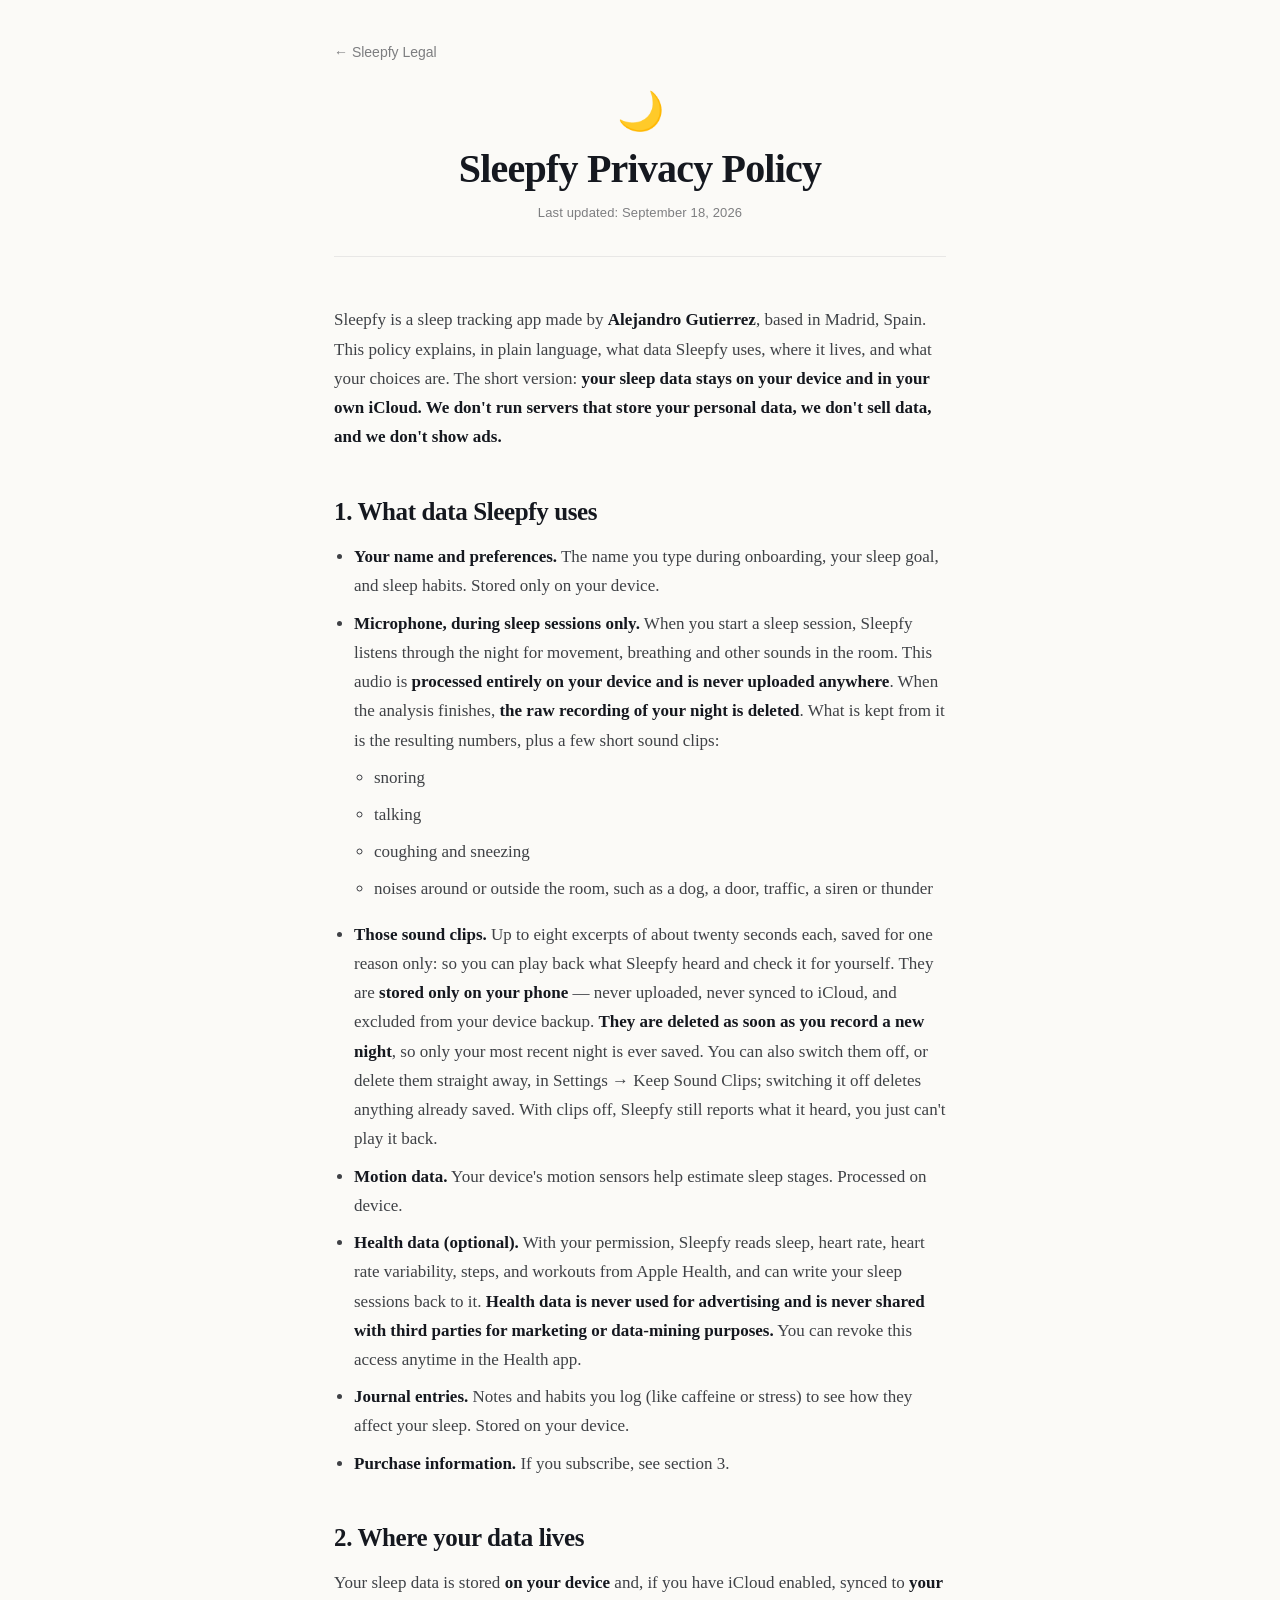
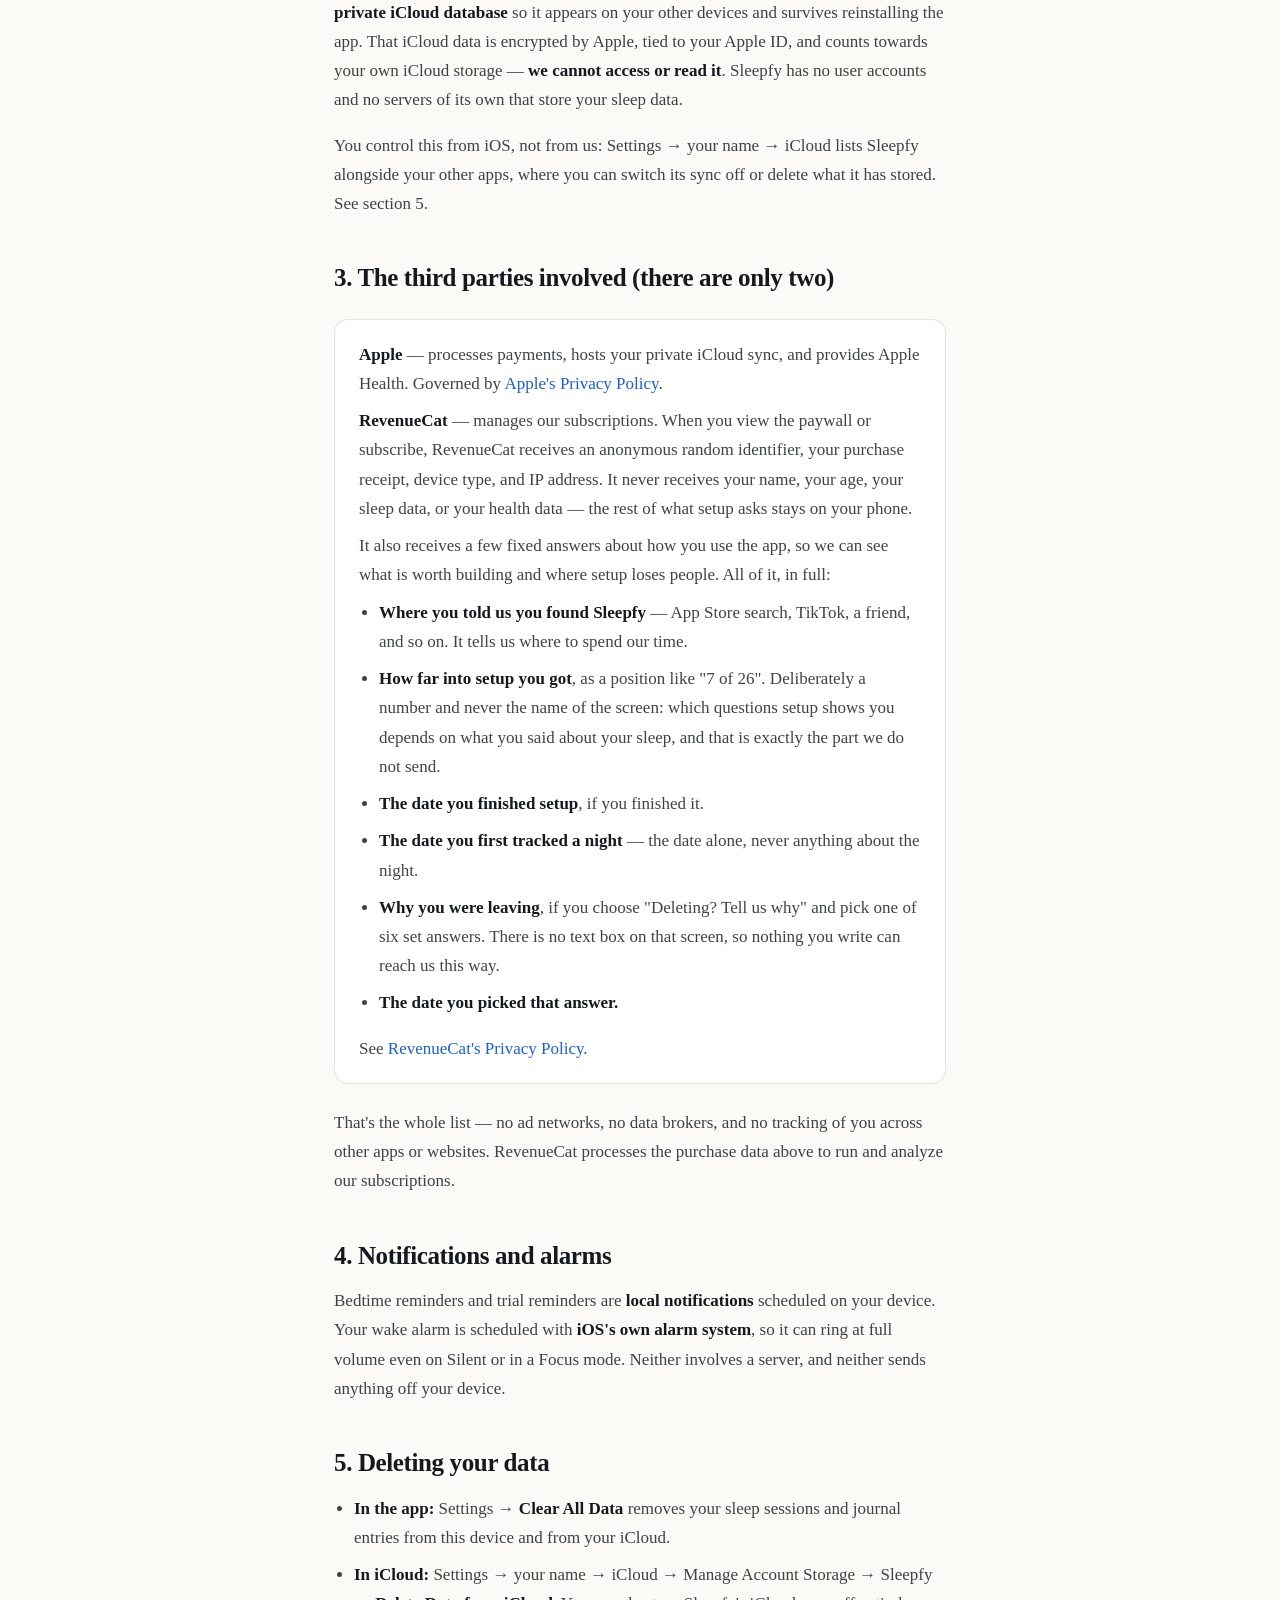
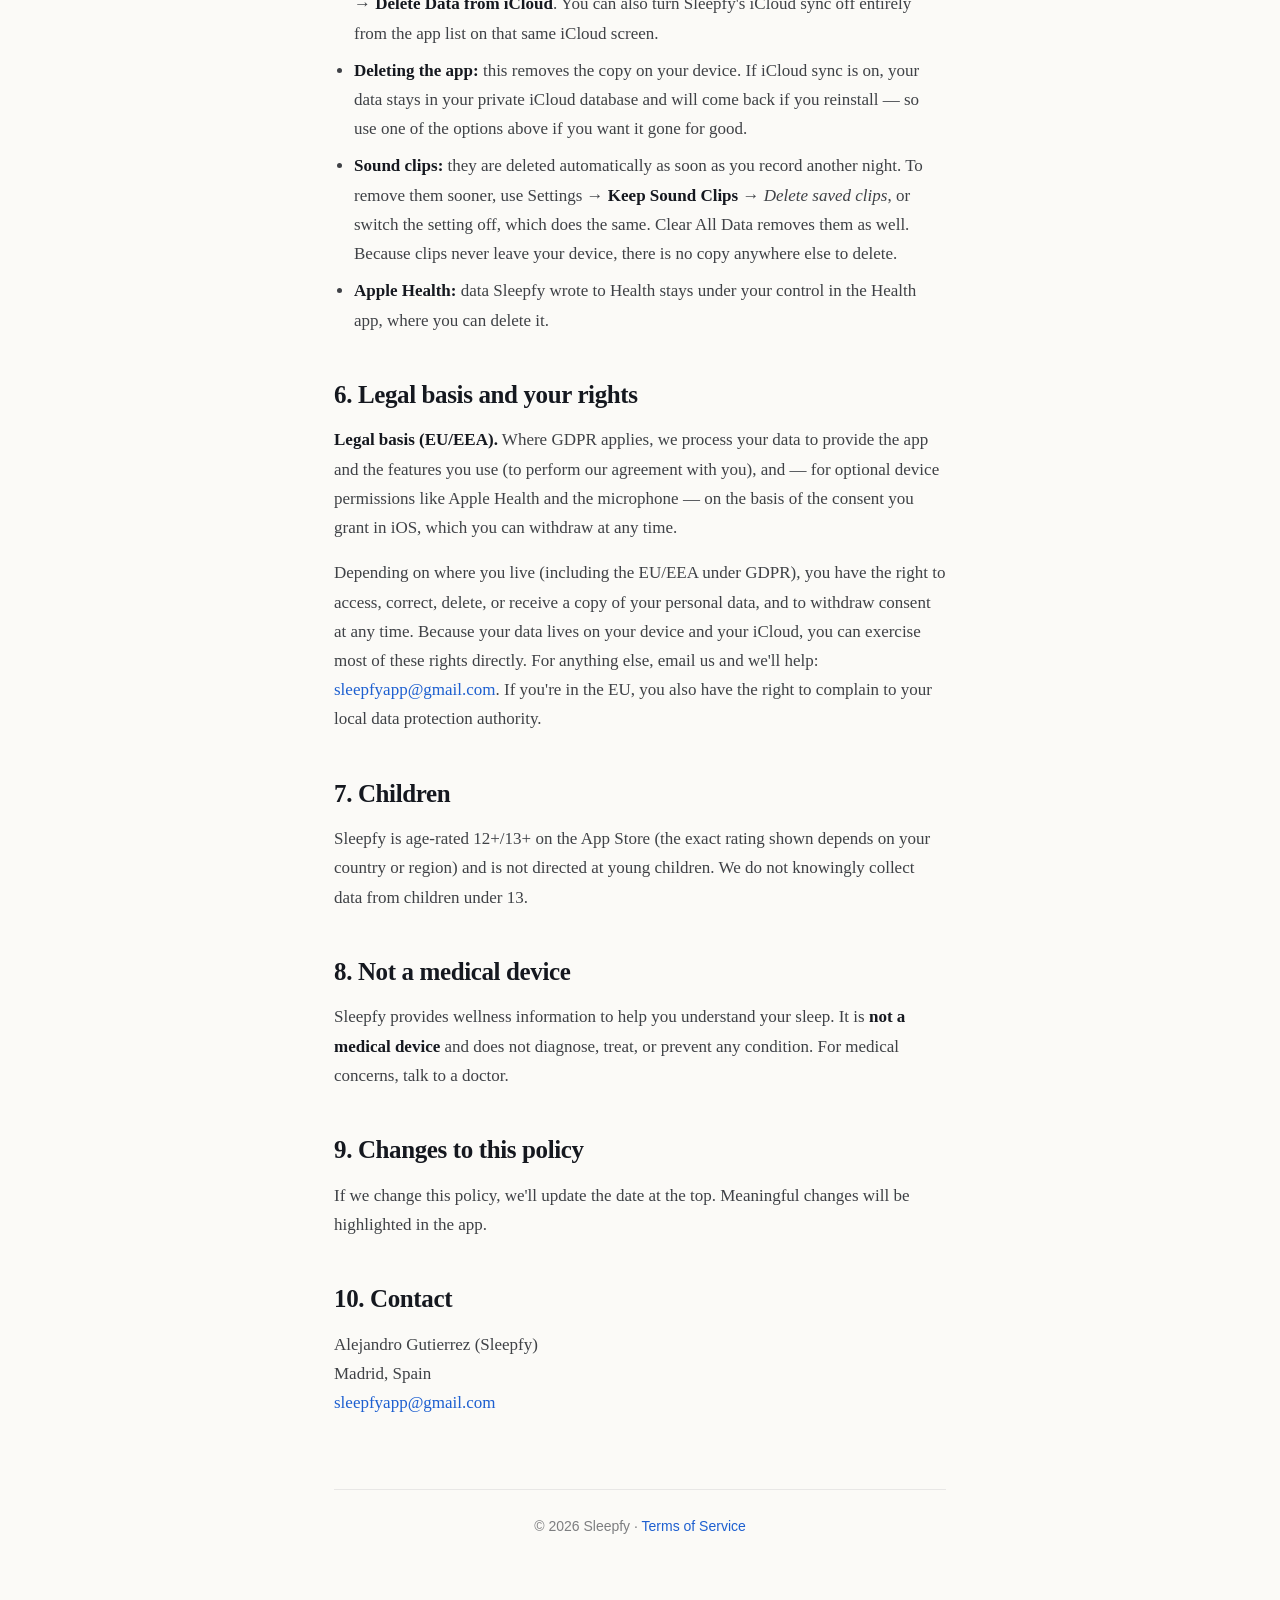
==== commit a7b57ef6: "docs: name every attribute RevenueCat receives, not just the first one The policy named onboarding_s" ====
--- a/privacy.html
+++ b/privacy.html
@@ -13,7 +13,7 @@
 <header class="site">
   <div class="moon">🌙</div>
   <h1>Sleepfy Privacy Policy</h1>
-  <p class="updated">Last updated: August 23, 2026</p>
+  <p class="updated">Last updated: September 18, 2026</p>
 </header>
 
 <p>Sleepfy is a sleep tracking app made by <strong>Alejandro Gutierrez</strong>, based in Madrid, Spain. This policy explains, in plain language, what data Sleepfy uses, where it lives, and what your choices are. The short version: <strong>your sleep data stays on your device and in your own iCloud. We don't run servers that store your personal data, we don't sell data, and we don't show ads.</strong></p>
@@ -43,7 +43,17 @@
 <h2>3. The third parties involved (there are only two)</h2>
 <div class="card">
   <p><strong>Apple</strong> — processes payments, hosts your private iCloud sync, and provides Apple Health. Governed by <a href="https://www.apple.com/legal/privacy/" target="_blank" rel="noopener">Apple's Privacy Policy</a>.</p>
-  <p><strong>RevenueCat</strong> — manages our subscriptions. When you view the paywall or subscribe, RevenueCat receives an anonymous random identifier, your purchase receipt, device type, and IP address. It also receives one answer from setup: <strong>where you told us you found Sleepfy</strong> (App Store search, TikTok, a friend, and so on), which tells us where to spend our time. It never receives your name, your age, your sleep data, or your health data — the rest of what setup asks stays on your phone. See <a href="https://www.revenuecat.com/privacy/" target="_blank" rel="noopener">RevenueCat's Privacy Policy</a>.</p>
+  <p><strong>RevenueCat</strong> — manages our subscriptions. When you view the paywall or subscribe, RevenueCat receives an anonymous random identifier, your purchase receipt, device type, and IP address. It never receives your name, your age, your sleep data, or your health data — the rest of what setup asks stays on your phone.</p>
+  <p>It also receives a few fixed answers about how you use the app, so we can see what is worth building and where setup loses people. All of it, in full:</p>
+  <ul>
+    <li><strong>Where you told us you found Sleepfy</strong> — App Store search, TikTok, a friend, and so on. It tells us where to spend our time.</li>
+    <li><strong>How far into setup you got</strong>, as a position like "7 of 26". Deliberately a number and never the name of the screen: which questions setup shows you depends on what you said about your sleep, and that is exactly the part we do not send.</li>
+    <li><strong>The date you finished setup</strong>, if you finished it.</li>
+    <li><strong>The date you first tracked a night</strong> — the date alone, never anything about the night.</li>
+    <li><strong>Why you were leaving</strong>, if you choose "Deleting? Tell us why" and pick one of six set answers. There is no text box on that screen, so nothing you write can reach us this way.</li>
+    <li><strong>The date you picked that answer.</strong></li>
+  </ul>
+  <p>See <a href="https://www.revenuecat.com/privacy/" target="_blank" rel="noopener">RevenueCat's Privacy Policy</a>.</p>
 </div>
 <p>That's the whole list — no ad networks, no data brokers, and no tracking of you across other apps or websites. RevenueCat processes the purchase data above to run and analyze our subscriptions.</p>
 
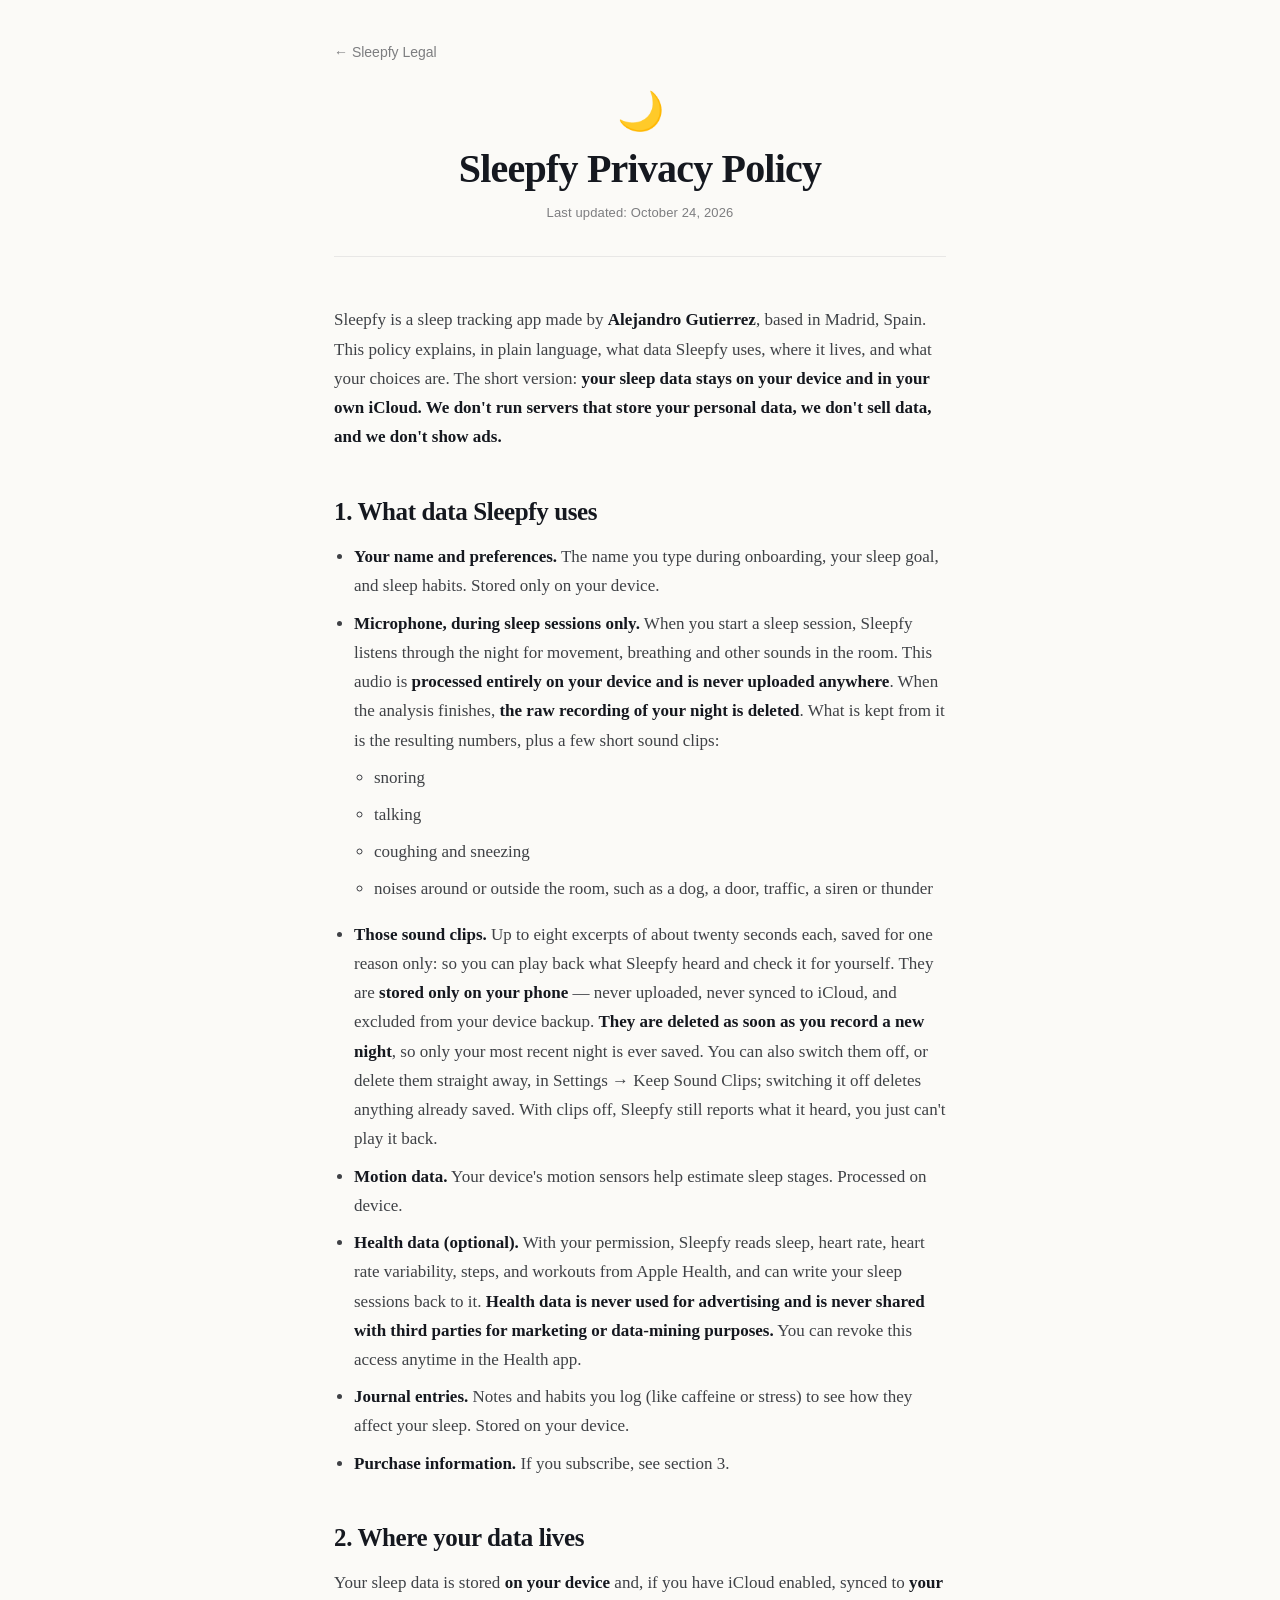
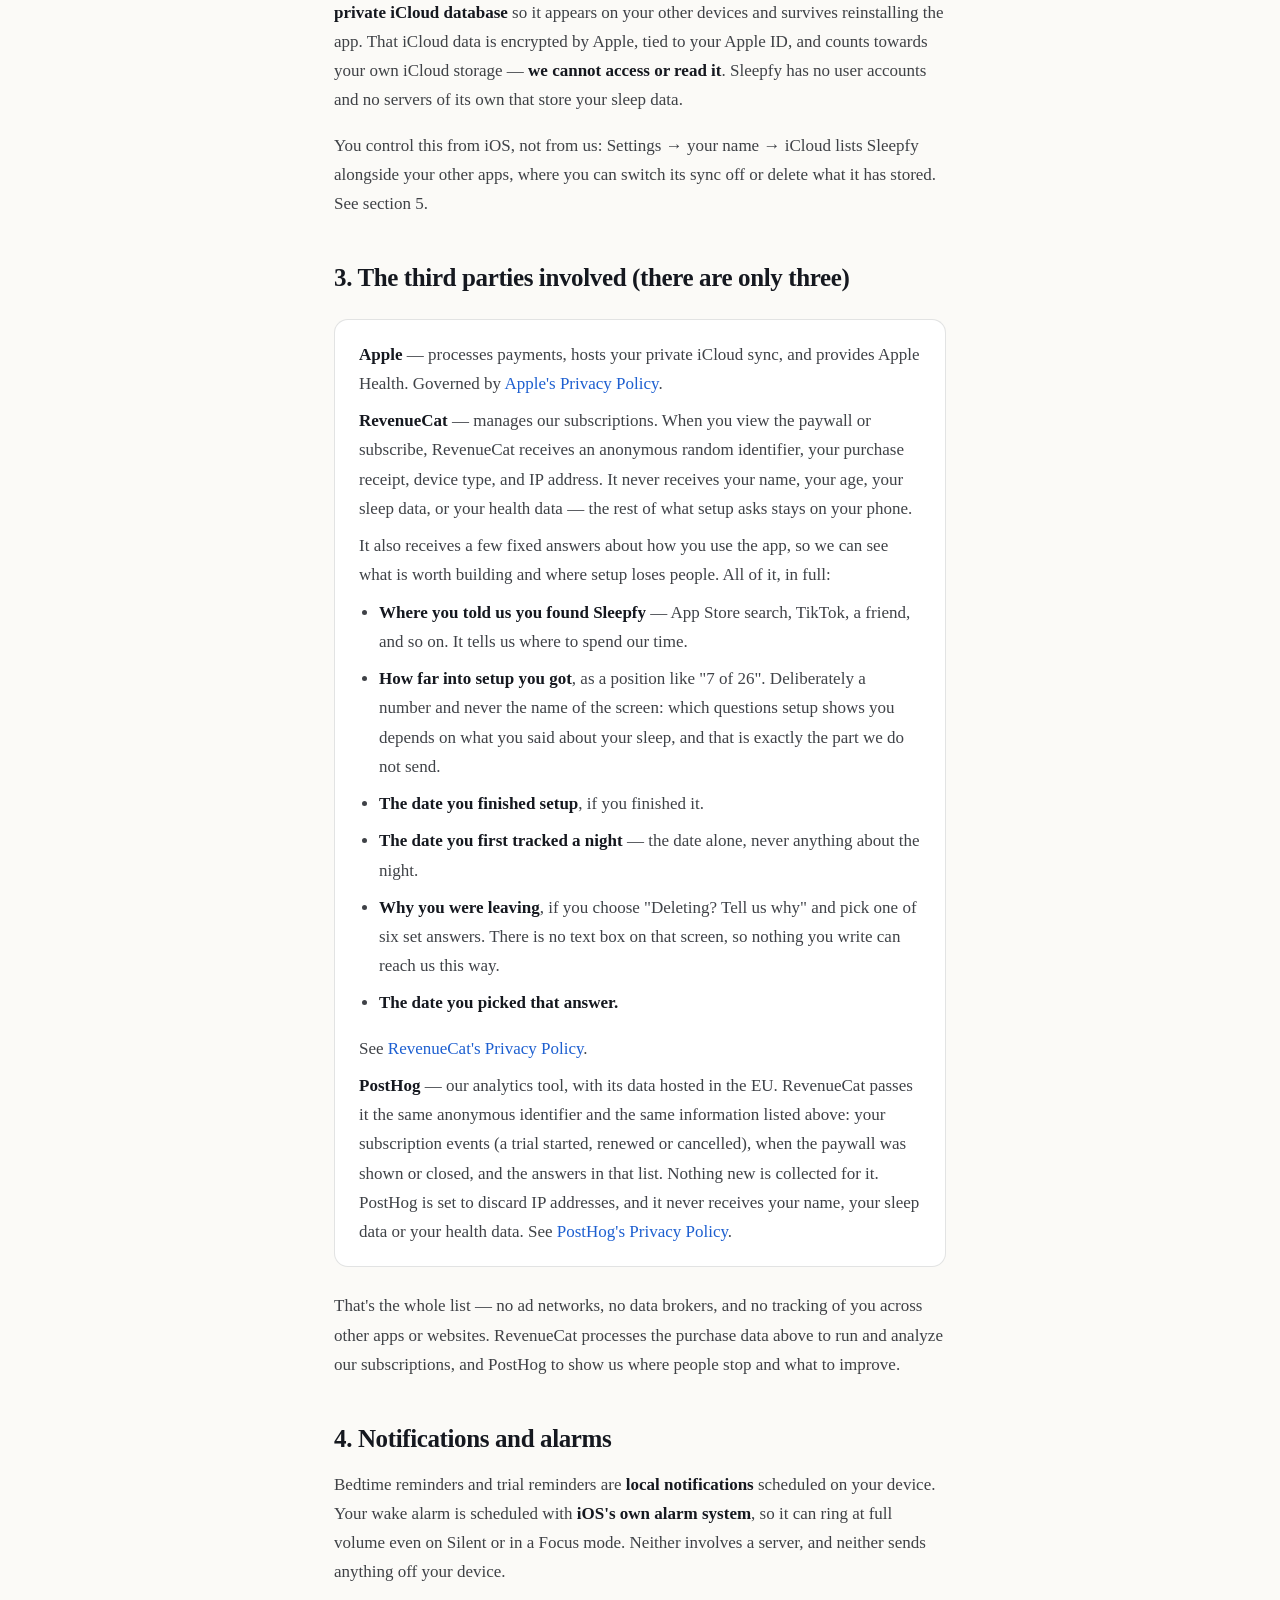
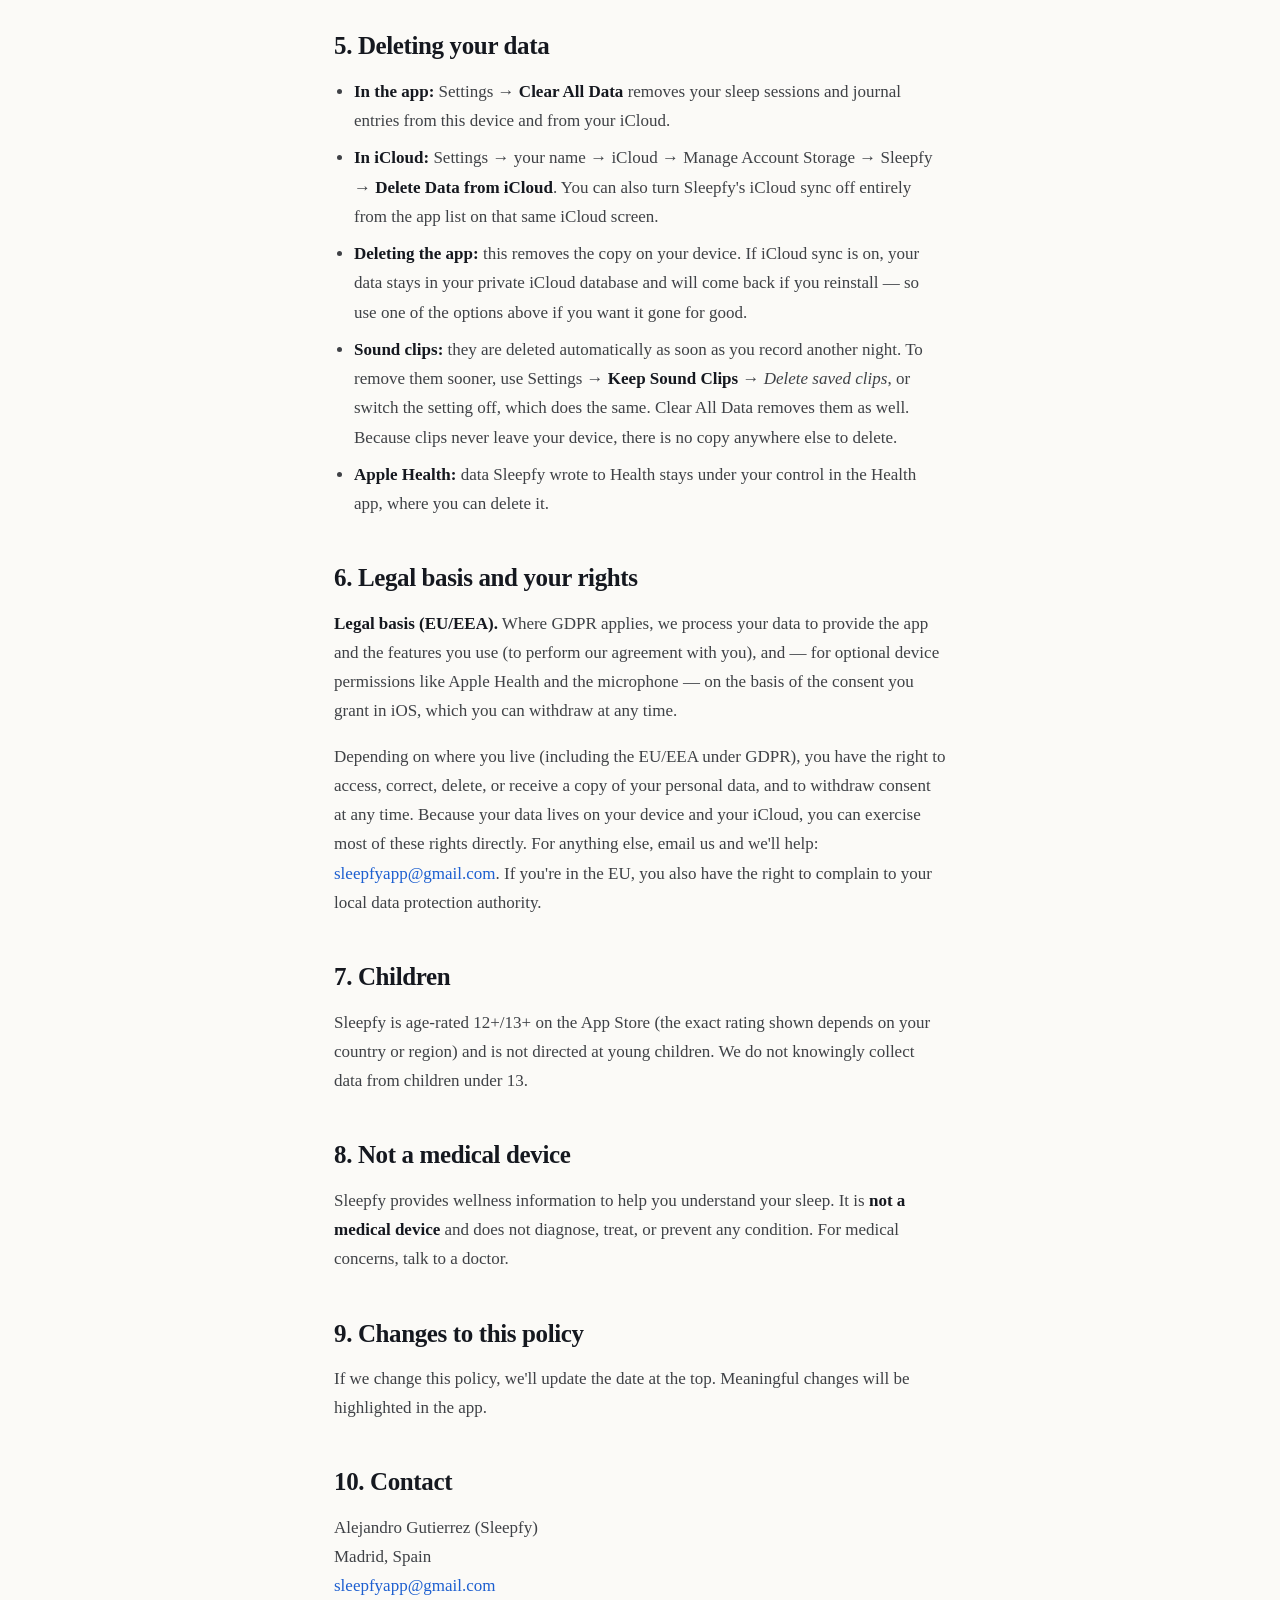
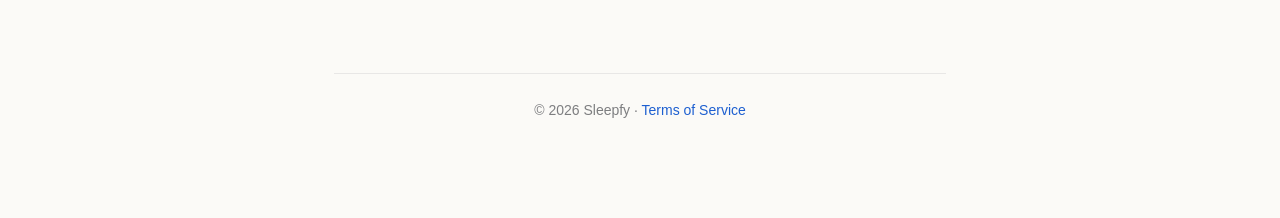
==== commit 217d35ab: "docs: name PostHog as the third party RevenueCat forwards to RevenueCat is about to send its subscri" ====
--- a/privacy.html
+++ b/privacy.html
@@ -13,7 +13,7 @@
 <header class="site">
   <div class="moon">🌙</div>
   <h1>Sleepfy Privacy Policy</h1>
-  <p class="updated">Last updated: September 18, 2026</p>
+  <p class="updated">Last updated: October 24, 2026</p>
 </header>
 
 <p>Sleepfy is a sleep tracking app made by <strong>Alejandro Gutierrez</strong>, based in Madrid, Spain. This policy explains, in plain language, what data Sleepfy uses, where it lives, and what your choices are. The short version: <strong>your sleep data stays on your device and in your own iCloud. We don't run servers that store your personal data, we don't sell data, and we don't show ads.</strong></p>
@@ -40,7 +40,7 @@
 <p>Your sleep data is stored <strong>on your device</strong> and, if you have iCloud enabled, synced to <strong>your private iCloud database</strong> so it appears on your other devices and survives reinstalling the app. That iCloud data is encrypted by Apple, tied to your Apple ID, and counts towards your own iCloud storage — <strong>we cannot access or read it</strong>. Sleepfy has no user accounts and no servers of its own that store your sleep data.</p>
 <p>You control this from iOS, not from us: Settings → your name → iCloud lists Sleepfy alongside your other apps, where you can switch its sync off or delete what it has stored. See section 5.</p>
 
-<h2>3. The third parties involved (there are only two)</h2>
+<h2>3. The third parties involved (there are only three)</h2>
 <div class="card">
   <p><strong>Apple</strong> — processes payments, hosts your private iCloud sync, and provides Apple Health. Governed by <a href="https://www.apple.com/legal/privacy/" target="_blank" rel="noopener">Apple's Privacy Policy</a>.</p>
   <p><strong>RevenueCat</strong> — manages our subscriptions. When you view the paywall or subscribe, RevenueCat receives an anonymous random identifier, your purchase receipt, device type, and IP address. It never receives your name, your age, your sleep data, or your health data — the rest of what setup asks stays on your phone.</p>
@@ -54,8 +54,9 @@
     <li><strong>The date you picked that answer.</strong></li>
   </ul>
   <p>See <a href="https://www.revenuecat.com/privacy/" target="_blank" rel="noopener">RevenueCat's Privacy Policy</a>.</p>
+  <p><strong>PostHog</strong> — our analytics tool, with its data hosted in the EU. RevenueCat passes it the same anonymous identifier and the same information listed above: your subscription events (a trial started, renewed or cancelled), when the paywall was shown or closed, and the answers in that list. Nothing new is collected for it. PostHog is set to discard IP addresses, and it never receives your name, your sleep data or your health data. See <a href="https://posthog.com/privacy" target="_blank" rel="noopener">PostHog's Privacy Policy</a>.</p>
 </div>
-<p>That's the whole list — no ad networks, no data brokers, and no tracking of you across other apps or websites. RevenueCat processes the purchase data above to run and analyze our subscriptions.</p>
+<p>That's the whole list — no ad networks, no data brokers, and no tracking of you across other apps or websites. RevenueCat processes the purchase data above to run and analyze our subscriptions, and PostHog to show us where people stop and what to improve.</p>
 
 <h2>4. Notifications and alarms</h2>
 <p>Bedtime reminders and trial reminders are <strong>local notifications</strong> scheduled on your device. Your wake alarm is scheduled with <strong>iOS's own alarm system</strong>, so it can ring at full volume even on Silent or in a Focus mode. Neither involves a server, and neither sends anything off your device.</p>
